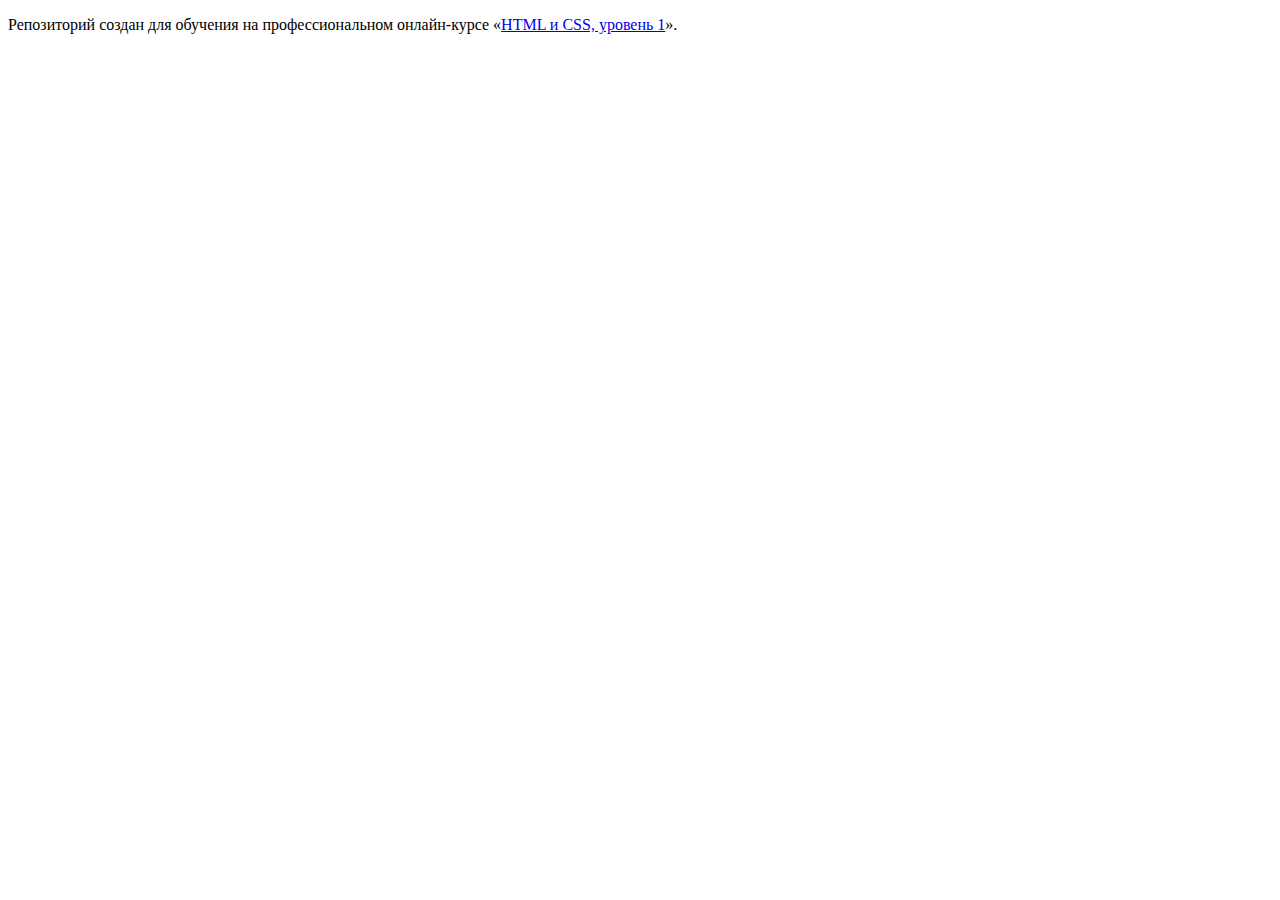
==== index.html @ 44201edb ":hatching_chick:" ====
<!DOCTYPE html>
<html lang="ru">
  <head>
    <meta charset="utf-8">
    <title>HTML Academy: Глейси</title>
  </head>
  <body>

    <p>Репозиторий создан для обучения на профессиональном онлайн‑курсе «<a href="https://htmlacademy.ru/intensive/htmlcss">HTML и CSS, уровень 1</a>».</p>

  </body>
</html>
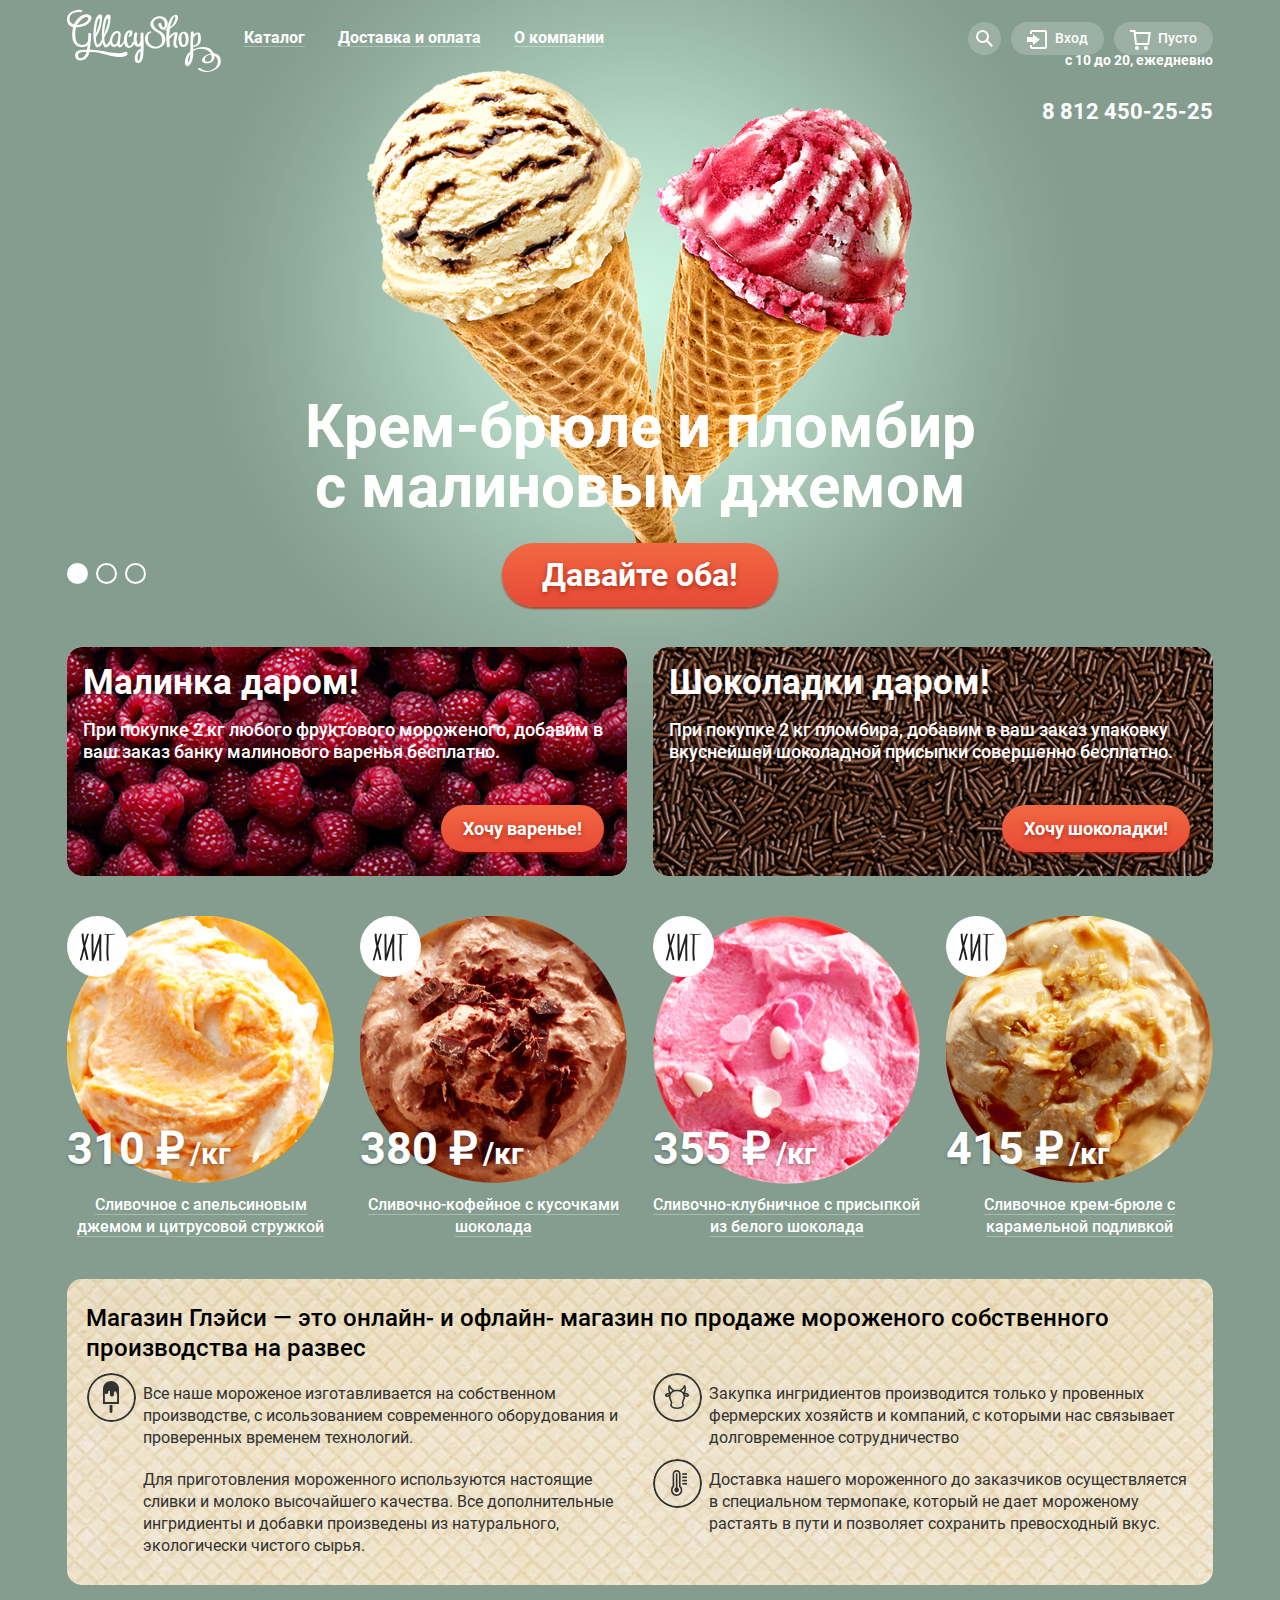
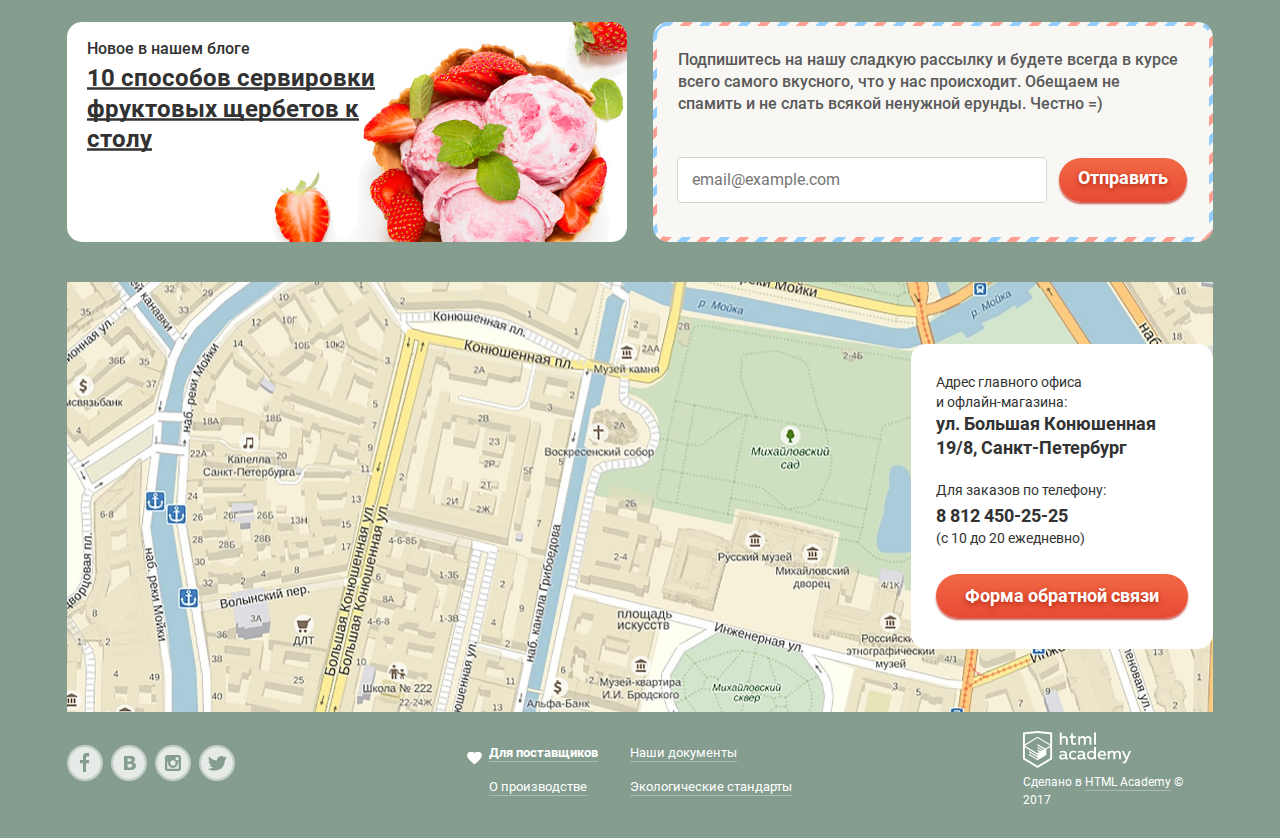
==== commit 3a7c4d35: "progress" ====
--- a/index.html
+++ b/index.html
@@ -2,11 +2,347 @@
 <html lang="ru">
   <head>
     <meta charset="utf-8">
-    <title>HTML Academy: Глейси</title>
+    <title>Gllacy Shop</title>
+    <meta name="viewport" content="width=device-width, initial-scale=1.0">
+    <meta name="description" content="Магазин мороженого">
+    <link href="css/normalize.min.css" rel="stylesheet">
+    <link href="css/stylesheet.min.css" rel="stylesheet">
+
+    <link rel="shortcut icon" href="favicon.ico"/>
   </head>
   <body>
 
-    <p>Репозиторий создан для обучения на профессиональном онлайн‑курсе «<a href="https://htmlacademy.ru/intensive/htmlcss">HTML и CSS, уровень 1</a>».</p>
-
+    <input class="visually-hidden" type="radio" id="product-1" name="toggle" checked>
+    <input class="visually-hidden" type="radio" id="product-2" name="toggle">
+    <input class="visually-hidden" type="radio" id="product-3" name="toggle">
+
+    <div class="site-wrapper">
+
+      <header class="page-header">
+        <h1 class="visually-hidden">Магазин мороженого Глейси</h1>
+        <a class="page-header-logo"><img src="img/index-logo.svg" width="154" height="64" alt="Логотип Gllacy Shop"></a>
+
+        <nav class="main-nav">
+
+          <ul class="site-nav">
+            <li class="site-nav-item"><a class="site-nav-link" href="#">Каталог</a>
+
+              <ul class="catalogmenu">
+                <li><a class="catalogmenu-link catalogmenu-link-new" href="#">Новинки</a></li>
+                <li><a class="catalogmenu-link" href="gllacy-catalog.html">Сливочное</a></li>
+                <li><a class="catalogmenu-link" href="#">Щербеты</a></li>
+                <li><a class="catalogmenu-link" href="#">Фруктовый лед</a></li>
+                <li><a class="catalogmenu-link" href="#">Мелорин</a></li>
+              </ul>
+
+            </li>
+
+            <li class="site-nav-item"><a class="site-nav-link" href="#">Доставка и оплата</a></li>
+            <li class="site-nav-item"><a class="site-nav-link" href="#">О компании</a></li>
+          </ul>
+        </nav>
+
+        <ul class="user-nav">
+
+          <li class="user-item">
+            <a class="user-link user-link-search" href="" aria-label="Поиск">
+              <svg class="user-link-pic" viewBox="0 0 17 17" width="17" height="17" >
+                <path d="M16.958 15.527L11.75 10.32A6.455 6.455 0 0 0 13 6.5 6.5 6.5 0 1 0 6.5 13a6.465 6.465 0 0 0 3.839-1.263l5.205 5.204 1.414-1.414zM6.5 11C4.019 11 2 8.981 2 6.5S4.019 2 6.5 2 11 4.019 11 6.5 8.981 11 6.5 11z"/>
+              </svg>
+            </a>
+
+            <div class="user-search">
+              <form class="search-form" action="#" method="get">
+                <div>
+                  <label class="visually-hidden" for="search-box">Что ищем</label>
+                  <input class="search-input field" id="search-box" type="search" name="search" autocomplete="off" placeholder="Крем-брюле">
+                </div>
+              </form>
+            </div>
+          </li>
+
+          <li class="user-item">
+            <a class="user-link user-link-login" href="" aria-label="Вызвать форму входа в личный кабинет">
+              <svg class="user-link-pic" width="21" height="19" viewBox="0 0 21 19">
+                <g><path d="M6 14.875L12.917 9.5 6 4.125v2.917H-.042v4.917H6z"/><path d="M18 0H5C3.9 0 3 .9 3 2v2h2V2h13v15H5v-2H3v2c0 1.1.9 2 2 2h13c1.1 0 2-.9 2-2V2c0-1.1-.9-2-2-2z"/></g>
+              </svg>
+              <span>Вход</span>
+            </a>
+
+            <div class="user-login">
+              <form class="login-form" action="#" method="post">
+                <div class="login-inner">
+                  <label class="visually-hidden" for="user-login">Электронная почта</label>
+                  <input class="login-item field" id="user-login" type="email" name="email" autocomplete="off" placeholder="email@example.com">
+                </div>
+                <div class="login-inner">
+                  <label class="visually-hidden" for="user-password">Пароль</label>
+                  <input class="login-item field" id="user-password" type="password" name="password" autocomplete="off" placeholder="• • • • • • • • ">
+                </div>
+                <div class="login-wrap">
+                  <button class="button button-login" type="submit" aria-label="Кнопка входа в личный кабинет">Войти</button>
+                  <div class="login-box">
+                    <a class="login-link password" href="#">Забыли пароль?</a>
+                    <a class="login-link" href="#">Новая регистрация</a>
+                  </div>
+                </div>
+              </form>
+            </div>
+          </li>
+
+          <li class="user-item">
+            <a class="user-link user-link-basket" href="" aria-label="Корзина">
+              <svg class="user-link-pic" width="21" height="20" viewBox="0 0 21 20">
+                <g><path d="M5.657 2.031L5.422 0H0v2h3.64l1.5 13h13.988l1.699-12.969H5.657zM17.372 13H6.922L5.888 4.031h12.66L17.372 13z"/><circle cx="6.984" cy="18" r="2"/><circle cx="15.984" cy="18" r="2"/></g>
+              </svg>
+              <span>Пусто</span>
+            </a>
+          </li>
+        </ul>
+
+        <div class="page-header-workhours">
+          <h2 class="visually-hidden">Расписание работы и телефон</h2>
+          <span class="workhours">c 10 до 20, ежедневно</span><br>
+          <div><a class="tel" href="tel:88124502525">8 812 450-25-25</a></div>
+        </div>
+      </header>
+
+        <main class="main-container">
+
+          <div class="centreur-container">
+
+            <section class="slider">
+              <div class="slider-controls">
+                <label for="product-1">Первый</label>
+                <label for="product-2">Второй</label>
+                <label for="product-3">Третий</label>
+              </div>
+              <ul class="slider-list">
+                <li class="slider-item slide" id="slide1">
+                  <h3 class="slide-title">
+                    Крем-брюле и пломбир с малиновым джемом
+                  </h3>
+                  <a class="button slide-button" href="#">Давайте оба!</a>
+                </li>
+                <li class="slider-item slide" id="slide2">
+                  <h3 class="slide-title">
+                    Шоколадный пломбир и лимонный сорбет
+                  </h3>
+                  <a class="button slide-button" href="#">Давайте оба!</a>
+                </li>
+                <li class="slider-item slide" id="slide3">
+                  <h3 class="slide-title">
+                    Пломбир с помадкой и клубничный щербет
+                  </h3>
+                  <a class="button slide-button" href="#">Давайте оба!</a>
+                </li>
+              </ul>
+            </section>
+
+            <section class="promo">
+              <div class="col-6">
+                <div class="promo-item raspberry">
+                <h2 class="promo-title">Малинка даром!</h2>
+                <p class="promo-conditions">При покупке 2 кг любого фруктового мороженого, добавим в ваш заказ банку малинового варенья бесплатно.</p>
+                <a class="button promo-button" href="" aria-label="Посмотреть условия акции про малиновое варенье">Хочу варенье!</a>
+                </div>
+              </div>
+
+              <div class="col-6">
+                <div class="promo-item choco">
+                <h2 class="promo-title">Шоколадки даром!</h2>
+                <p class="promo-conditions">При покупке 2 кг пломбира, добавим в ваш заказ упаковку вкуснейшей шоколадной присыпки совершенно бесплатно.</p>
+                <a class="button promo-button" href="" aria-label="Посмотреть условия акции про шоколадную присыпку">Хочу шоколадки!</a>
+                </div>
+              </div>
+            </section>
+
+            <section class="anons-catalog">
+              <h2 class="visually-hidden">Популярное сливочное мороженое</h2>
+              <div class="catalog-list">
+
+                <article class="catalog-item">
+                  <h3 class="visually-hidden">Карточка товара</h3>
+                  <div class="card">
+                    <div class="card-pic popular"><img src="img/1.png" width="267" height="267" alt="Сливочное с апельсиновым джемом и цитрусовой стружкой"></div>
+                    <div class="card-inner">
+                      <span class="card-item">310 ₽</span>
+                      <span class="card-unit">/кг</span>
+                    </div>
+                    <a class="product-link" href="#">Сливочное с апельсиновым джемом и цитрусовой стружкой</a>
+                  </div>
+                  <div class="mask"><a class="button button-fast-view" href="" aria-label="Просмотр товара">Быстрый просмотр</a></div>
+                </article>
+
+                <article class="catalog-item">
+                  <h3 class="visually-hidden">Карточка товара</h3>
+                  <div class="card">
+                    <div class="card-pic popular"><img src="img/2.png" width="267" height="267" alt="Сливочно-кофейное с кусочками шоколада"></div>
+                    <div class="card-inner">
+                      <span class="card-item">380 ₽</span>
+                      <span class="card-unit">/кг</span>
+                    </div>
+                    <a class="product-link" href="#">Сливочно-кофейное с кусочками шоколада</a>
+                  </div>
+                  <div class="mask"><a class="button button-fast-view" href="" aria-label="Просмотр товара">Быстрый просмотр</a></div>
+                </article>
+
+                <article class="catalog-item">
+                  <h3 class="visually-hidden">Карточка товара</h3>
+                  <div class="card">
+                    <div class="card-pic popular"><img src="img/3.png" width="267" height="267" alt="Сливочно-клубничное с присыпкой из белого шоколада"></div>
+                    <div class="card-inner">
+                      <span class="card-item">355 ₽</span>
+                      <span class="card-unit">/кг</span>
+                    </div>
+                    <a class="product-link" href="#">Сливочно-клубничное с присыпкой из белого шоколада</a>
+                  </div>
+                  <div class="mask"><a class="button button-fast-view" href="" aria-label="Просмотр товара">Быстрый просмотр</a></div>
+                </article>
+
+                <article class="catalog-item">
+                  <h3 class="visually-hidden">Карточка товара</h3>
+                  <div class="card">
+                    <div class="card-pic popular"><img src="img/4.png" width="267" height="267" alt="Сливочное крем-брюле с карамельной подливкой"></div>
+                    <div class="card-inner">
+                      <span class="card-item">415 ₽</span>
+                      <span class="card-unit">/кг</span>
+                    </div>
+                    <a class="product-link" href="#">Сливочное крем-брюле с карамельной подливкой</a>
+                  </div>
+                  <div class="mask"><a class="button button-fast-view" href="" aria-label="Просмотр товара">Быстрый просмотр</a></div>
+                </article>
+
+              </div>
+            </section>
+
+            <section class="features">
+              <p class="features-title">Магазин Глэйси — это онлайн- и офлайн- магазин по продаже мороженого собственного производства на развес</p>
+              <h2 class="visually-hidden">Преимущества</h2>
+              <ul class="features-list">
+                <li class="features-item features-item-icecream">
+                  <p class="features-content">Все наше мороженое изготавливается на собственном производстве, с исользованием современного оборудования и проверенных временем технологий.</p>
+                </li>
+                <li class="features-item features-item-cow">
+                  <p class="features-content">Закупка ингридиентов производится только у провенных фермерских хозяйств и компаний, с которыми нас связывает долговременное сотрудничество</p>
+                </li>
+                <li class="features-item features-item-leaf">
+                  <p class="features-content">Для приготовления мороженного используются настоящие сливки и молоко высочайшего качества. Все дополнительные ингридиенты и добавки произведены из натурального, экологически чистого сырья.</p>
+                </li>
+                <li class="features-item features-item-thermometer">
+                  <p class="features-content">Доставка нашего мороженного до заказчиков осуществляется в специальном термопаке, который не дает мороженому растаять в пути и позволяет сохранить превосходный вкус.</p>
+                </li>
+
+              </ul>
+            </section>
+
+            <div class="index-columns">
+              <div class="col-6">
+              <article class="announcement">
+                <h2 class="visually-hidden">Анонс статей</h2>
+                <p class="announcement-title">Новое в нашем блоге</p>
+                <h3 class="announcement-item"><a class="announcement-link" href="blog/news1.html">10 способов сервировки фруктовых щербетов к столу</a></h3>
+              </article>
+              </div>
+
+              <div class="col-6">
+                <div class= "strips">
+                  <section class="subscription">
+                    <h2 class="visually-hidden">Подписка</h2>
+                    <p class="subscription-info">Подпишитесь на нашу сладкую рассылку и будете всегда в курсе всего самого вкусного, что у нас происходит. Обещаем не спамить и не слать всякой ненужной ерунды. Честно =)</p>
+                    <form class="subscription-form" action="#" method="post">
+                    <p class="subscription-item">
+                      <label class="visually-hidden" for="subscription-mail">Электронная почта</label>
+                      <input class="subscription-mail field" id="subscription-mail" type="email" name="mail" placeholder="email@example.com">
+                    </p>
+                      <button class="button subscription-button" type="submit" aria-label="Отправить свой mail для рассылки">Отправить</button>
+                    </form>
+                  </section>
+                </div><!--class="strips"-->
+              </div><!--class="col-6"-->
+            </div>
+
+          </div><!--class="centreur-container"-->
+
+          <section class="map">
+            <h2 class="visually-hidden">Как до нас добраться</h2>
+            <div class="contacts">
+              <div class="contacts__box">
+                <p class="contacts__item1">Адрес главного офиса и офлайн-магазина:</p>
+                <p class="contacts__address">ул. Большая Конюшенная 19/8, Санкт-Петербург</p>
+                <p class="contacts__item2">Для заказов по телефону:</p>
+                <a class="contacts__tel" href="tel:88124502525">8 812 450-25-25</a>
+                <p>(c 10 до 20 ежедневно)</p>
+                <div><a class="button contacts-button" href="form.html">Форма обратной связи</a></div>
+              </div>
+            </div>
+          </section>
+
+        </main> <!--class="main-container"-->
+
+        <footer class="page-footer">
+
+          <ul class="social">
+            <li class="social-item">
+              <a class="social-button fb" href="#" aria-label="Мы в Фейсбук">
+                <svg width="32" height="32" viewBox="0 0 32 32"><path fill="#ffffff" d="M16 0C7.164 0 0 7.163 0 16s7.164 16 16 16c8.837 0 16-7.164 16-16S24.837 0 16 0zm4.062 9.455h-3.021v3.444h3.021v3.445h-3.021v8.61H14.02v-8.61H11v-3.445h3.021V9.455c0-1.902 1.353-3.445 3.021-3.445h3.021v3.445z"/></svg>
+              </a>
+            </li>
+            <li class="social-item">
+              <a class="social-button vk" href="#" aria-label="Мы во Вконтакте">
+                <svg width="32" height="32" viewBox="0 0 32 32"><g fill="#ffffff"><path d="M16.637 14.495c.402-.019.719-.082.951-.188.326-.145.54-.33.641-.559.101-.229.15-.496.15-.797 0-.232-.058-.465-.174-.697-.116-.232-.322-.405-.617-.517-.264-.1-.592-.155-.984-.165-.392-.009-.943-.014-1.652-.014h-.339v2.965h.565c.571 0 1.057-.009 1.459-.028zM18.118 17.084c-.282-.081-.672-.125-1.166-.132-.494-.006-1.012-.009-1.55-.009h-.79v3.493h.264c1.014 0 1.74-.003 2.18-.009.438-.007.843-.088 1.212-.245.377-.157.633-.364.774-.625s.214-.562.214-.9c0-.446-.088-.788-.261-1.03-.17-.241-.464-.423-.877-.543z"/><path d="M16 0C7.164 0 0 7.164 0 16c0 8.837 7.164 16 16 16 8.837 0 16-7.163 16-16 0-8.836-7.163-16-16-16zm6.602 20.531c-.273.533-.646.976-1.124 1.327-.552.415-1.161.71-1.823.886s-1.501.264-2.519.264h-6.121V8.987h5.443c1.13 0 1.957.038 2.48.113.524.076 1.045.242 1.561.5.533.27.929.632 1.189 1.087.26.455.392.975.392 1.558 0 .678-.179 1.278-.536 1.795-.358.518-.863.92-1.517 1.208v.075c.917.182 1.642.559 2.179 1.13.537.571.807 1.325.807 2.261 0 .678-.138 1.283-.411 1.817z"/></g></svg>
+              </a>
+            </li>
+            <li class="social-item">
+              <a class="social-button instagram" href="#" aria-label="Мы в Инстаграм">
+                <svg width="32" height="32" viewBox="0 0 32 32"><g fill="#ffffff"><path d="M20.916 16c0 2.728-2.211 4.938-4.938 4.938s-4.939-2.21-4.939-4.938c0-.394.051-.773.138-1.14h-.897v6.838h11.396V14.86h-.897c.086.367.137.746.137 1.14z"/><path d="M15.978 18.659c1.466 0 2.659-1.193 2.659-2.659s-1.193-2.659-2.659-2.659c-1.466 0-2.659 1.193-2.659 2.659s1.192 2.659 2.659 2.659zM18.637 10.302h3.039v3.039h-3.039z"/><path d="M16 0C7.164 0 0 7.164 0 16c0 8.837 7.164 16 16 16 8.837 0 16-7.163 16-16 0-8.836-7.163-16-16-16zm7.955 21.698c0 1.254-1.025 2.279-2.279 2.279H10.279C9.026 23.978 8 22.952 8 21.698V10.302c0-1.253 1.026-2.279 2.279-2.279h11.396c1.254 0 2.279 1.026 2.279 2.279v11.396z"/></g></svg>
+              </a>
+            </li>
+            <li class="social-item">
+              <a class="social-button twitter" href="#" aria-label="Мы в Твиттер">
+                <svg width="32" height="32" viewBox="0 0 32 32"><path fill="#ffffff" d="M16 0C7.164 0 0 7.164 0 16c0 8.837 7.164 16 16 16 8.837 0 16-7.163 16-16 0-8.836-7.163-16-16-16zm7.944 12.809c-.251 6.516-3.463 10.832-10.992 10.702h-.486c-.447 0-4.543-.443-5.344-1.823 2.479.19 4.247-.406 5.12-1.136-1.048-.289-2.923-.461-3.251-2.848.384.104.618.221 1.299.113-1.307-.824-2.758-1.519-2.679-3.643.311.317 1.164.518 1.46.457-.768-.233-2.149-3.244-.974-4.781 1.984 1.79 4.075 3.482 7.804 3.643.227-2.214 1.24-3.699 3.168-4.325 1.84-.479 3.255.26 3.901 1.138.737-.224 1.453-.466 2.193-.685-.004.833-.569 1.463-.935 1.709.747.165 1.423-.475 1.423-.475-.184.963-1.094 1.725-1.707 1.954z"/></svg>
+              </a>
+            </li>
+          </ul>
+
+          <ul class="footermenu">
+            <li class="footermenu-item current"><a class="footermenu-link" href="#">Для поставщиков</a></li>
+            <li class="footermenu-item"><a class="footermenu-link" href="#">Наши документы</a></li>
+            <li class="footermenu-item"><a class="footermenu-link" href="#">О производстве</a></li>
+            <li class="footermenu-item"><a class="footermenu-link" href="#">Экологические стандарты</a></li>
+          </ul>
+
+          <div class="copyright">
+            <p class="copyright-inner">
+              <a href="https://htmlacademy.ru/intensive/htmlcss"><img src="img/logo-htmlacademy-small.svg" width="108" height="39" alt="Логотип HTML Academy"></a>
+              <span>Сделано в <a class="htmlacademy" href="https://htmlacademy.ru/intensive/htmlcss">HTML Academy</a> © 2017</span>
+            </p>
+          </div>
+
+        </footer>
+
+        <section class="modal">
+          <h2 class="visually-hidden">Форма обратной связи</h2>
+          <form class="feedback" method="post" action="https://echo.htmlacademy.ru">
+            <p class="feedback-title">Мы обязательно вам ответим!</p>
+            <div class="feedback-item">
+              <label class="visually-hidden" for="user-name">Имя Фамилия</label>
+              <input class="feedback-input field" id="user-name" type="text" name="feedback-name" placeholder="Имя Фамилия">
+            </div>
+            <div class="feedback-item">
+              <label class="visually-hidden" for="user-mail">Ваша почта для ответа</label>
+              <input class="feedback-input field" id="user-mail" type="email" name="feedback-mail" placeholder="email@example.com">
+            </div>
+            <textarea class="feedback-text field" name="feedback-comment" placeholder="В свободной форме"></textarea>
+            <button class="feedback-button button" type="submit" aria-label="Отправить свой комментарий о нашей работе">Отправить</button>
+            <button class="feedback-close" type="button" aria-label="Закрыть форму"></button>
+          </form>
+
+        </section>
+
+    </div><!--class="site-wrapper"-->
+
+    <script src="https://api-maps.yandex.ru/2.1/?lang=ru_RU&amp;"></script>
+    <script src="js/js-file.min.js"></script>
   </body>
 </html>
--- a/css/stylesheet.min.css
+++ b/css/stylesheet.min.css
@@ -0,0 +1 @@
+@keyframes bounce{0%{transform:translateY(-2000px)}70%{transform:translateY(30px)}90%{transform:translateY(-10px)}to{transform:translateY(0)}}@keyframes shake{0%,to{transform:translateX(0)}10%,30%,50%,70%,90%{transform:translateX(-10px)}20%,40%,60%,80%{transform:translateX(10px)}}@font-face{font-family:'Roboto';font-style:normal;font-weight:400;font-display:swap;src:url(../fonts/roboto-v20-latin_cyrillic-regular.woff2) format("woff2");src:url(../fonts/roboto-v20-latin_cyrillic-regular.woff) format("woff")}@font-face{font-family:'Roboto';font-style:normal;font-weight:500;font-display:swap;src:url(../fonts/roboto-v20-latin_cyrillic-500.woff2) format("woff2");src:url(../fonts/roboto-v20-latin_cyrillic-500.woff) format("woff")}@font-face{font-family:'Roboto';font-style:normal;font-weight:700;font-display:swap;src:url(../fonts/roboto-v20-latin_cyrillic-700.woff2) format("woff2");src:url(../fonts/roboto-v20-latin_cyrillic-700.woff) format("woff")}body,html{min-width:100%;min-height:100%;background-color:#849d8f}html{box-sizing:border-box}body{margin:0;padding:0;font-family:"Roboto","Arial",sans-serif;font-size:16px;line-height:calc(22/16);font-weight:400;color:#fff}*,::after,::before{box-sizing:inherit}.visually-hidden:not(:focus):not(:active){position:absolute;width:1px;height:1px;margin:-1px;border:0;padding:0;white-space:nowrap;clip-path:inset(100%);clip:rect(0 0 0 0);overflow:hidden}img{max-width:100%;height:auto}.field,a{transition:all .3s ease}a{color:#fff;text-decoration:underline}.field{padding:9px 14px;background-color:#fff;border:0;border-radius:4px;box-shadow:0 0 0 1px #d3d3d2;font-weight:700;color:#323232}.field:placeholder-shown{font-weight:400;color:#999}.field:hover{box-shadow:0 0 0 2px rgba(154,154,154,.52)}.field:focus{box-shadow:0 0 0 2px rgba(46,136,228,.52)}.field:invalid{box-shadow:0 0 0 2px #ff8282}.button,.slider-controls label{display:inline-block;vertical-align:top;cursor:pointer}.button{padding:12px 22px;font-weight:700;font-size:32px;line-height:calc (44/32);text-align:center;color:#fff;text-decoration:none;text-shadow:0 2px 5px rgba(160,32,11,.76);background:#f26843;background:linear-gradient(to bottom,#f26843 0,#e74a35 100%);border-radius:50px;box-shadow:0 2px 2px rgba(172,16,0,.64);border:0}.button:hover{background:linear-gradient(to bottom,#f58669 0,#ec6f5e 100%);box-shadow:0 2px 2px #ac1000}.button:active{background:linear-gradient(to bottom,#d84732 0,#e1613e 100%);box-shadow:inset 0 2px 2px #ac1000}.site-wrapper{min-width:100%;background-image:url(../img/slide1.png);background-color:#849d8f;background-repeat:no-repeat;background-position:top center;background-size:contain;transition:background-image .5s ease,background-color .5s ease;min-height:100vh}.site-wrapper::after,.site-wrapper::before{content:"";visibility:hidden;background-image:url(../img/slide2.png);background-color:#8996a6;background-size:contain}.site-wrapper::after{background-image:url(../img/slide3.png);background-color:#9d8b84}.visually-hidden{position:absolute;width:1px;height:1px;clip:rect(0,0,0,0)}.centreur-container{width:1146px;margin:0 auto}.slider{color:#fff;padding-top:327px;text-align:center;position:relative}.slider-list{margin:0;padding:0;list-style:none}.slide{display:none}.slide-title{width:700px;margin:0 auto 26px;font-size:60px;line-height:1;font-weight:700}.slide-button{padding:10px 40px}.slider-controls{position:absolute;bottom:23px;left:0;z-index:20;font-size:0}.slider-controls label{width:21px;height:21px;margin-right:8px;background-color:transparent;border:2px solid #fff;border-radius:50%}.slider-controls label:focus,.slider-controls label:hover{background-color:rgba(248,247,244,.5)}#product-1:checked~.site-wrapper{background-color:#849d8f;background-image:url(../img/slide1.png);background-size:69%}#product-2:checked~.site-wrapper{background-color:#8996a6;background-image:url(../img/slide2.png);background-size:69%}#product-3:checked~.site-wrapper{background-color:#9d8b84;background-image:url(../img/slide3.png);background-size:69%}#product-1:checked~.site-wrapper #slide1,#product-2:checked~.site-wrapper #slide2,#product-3:checked~.site-wrapper #slide3{display:block}#product-1:checked~.site-wrapper label[for=product-1],#product-2:checked~.site-wrapper label[for=product-2],#product-3:checked~.site-wrapper label[for=product-3]{background-color:#fff}.page-header{position:relative;display:grid;grid-template-columns:154px auto 300px;grid-template-rows:64px;align-items:center;padding-bottom:0;padding-top:6px;margin:0 auto;width:1146px;z-index:2}.page-header-catalog{margin-bottom:22px}.page-header-logo{height:64px;padding-top:3px}.main-nav{padding-left:9px}.site-nav{display:flex;min-width:500px;height:33px;list-style:none;margin:0;padding:0;flex-wrap:wrap}.site-nav-item{position:relative;padding-bottom:5px;height:38px;margin-right:5px}.site-nav-item:active .catalogmenu,.site-nav-item:focus .catalogmenu,.site-nav-item:hover .catalogmenu{display:block}.site-nav-link{font-size:16px;line-height:calc(18/16);font-weight:700;color:#fff;background-color:transparent;height:33px;border-radius:50px;padding:7px 14px;display:block;text-decoration:none;position:relative}.site-nav-link::after{position:absolute;content:"";left:14px;right:14px;bottom:8px;width:calc (100%-28px);height:1px;background-color:rgba(255,255,255,.3);z-index:-1}.site-nav-link-current{background-color:#d07058}.site-nav-link:focus,.site-nav-link:hover,.user-link:focus,.user-link:hover{color:#323232;background-color:#fff}.site-nav-link:active{background-color:#ededed;box-shadow:inset 0 2px 1px 0 #696969;border:0}.catalogmenu{min-width:143px;box-shadow:0 20px 20px 0 rgba(0,0,0,.4);overflow:hidden;border-radius:5px;position:absolute;top:100%;left:-7px;display:none;padding:0;list-style:none;margin:0}.catalogmenu-link{font-size:14px;line-height:calc(16/14);color:#323232;display:block;padding:9px 20px;border:0;background-color:#f8f7f4;text-decoration:none}.catalogmenu-link-new{padding:10px 20px;position:relative;font-weight:700}.catalogmenu-link-new::after{content:"";position:absolute;top:36px;left:6px;width:128px;height:1px;background-color:rgba(0,0,0,.4)}.catalogmenu-link:focus,.catalogmenu-link:hover{color:#323232;background-color:#fbded8}.catalogmenu-link:active{background-color:#f6b5a5}.catalogmenu-link-current{color:#fff;background-color:#d07058}.user-nav{list-style:none;display:flex;min-width:270px;height:33px;margin-left:auto;margin-right:0;padding:0;justify-content:flex-end;flex-wrap:wrap;z-index:2}.user-item{position:relative;padding-bottom:5px}.user-item .basket,.user-item .user-login,.user-item .user-search{position:absolute;right:0;top:100%}.user-item:not(:first-child){margin-left:10px}.user-item:hover .user-login,.user-item:hover .user-search{display:block}.user-item:hover .basket,.user-link{display:flex}.user-link{font-size:14px;line-height:calc(16/14);font-weight:500;background-color:rgb(255,255,255,.2);height:33px;border-radius:50px;padding:8px 16px;text-decoration:none}.user-link-pic{fill:currentColor;margin-right:7px}.user-link-search{display:flex;justify-content:center;align-items:center;width:33px;height:33px;padding:0 0 0 6px;font-size:0;text-decoration:none;border-radius:50%;background-color:rgb(255,255,255,.2)}.user-link-basketfull{font-size:14px;line-height:calc(16/14);font-weight:500;color:#323232;background-color:#fff}.user-search{padding:20px 16px;min-width:341px;background-color:#f8f7f4;box-shadow:0 20px 20px 0 rgba(0,0,0,.4);border-radius:5px;display:none}.search-input{font-size:14px;line-height:calc(24/14);display:flex;flex-wrap:wrap;width:100%;height:44px;margin:auto}.user-login{min-height:214px;width:277px;background-color:#f8f7f4;box-shadow:0 20px 20px 0 rgba(0,0,0,.4);border-radius:5px;padding:20px 18px 20px 20px;display:none}.login-inner{margin-bottom:20px}.login-item{font-size:14px;line-height:calc(24/14);width:238px;min-height:44px}.login-wrap{display:flex;flex-wrap:wrap;justify-content:space-between;min-height:44px}.login-box{display:flex;flex-direction:column}.login-link{display:block;font-size:13px;line-height:calc(17/13);font-weight:400;color:#323232;padding:0;text-decoration:none;border-bottom:solid 1px rgba(50,50,50,.3)}.password{width:103px;margin-top:2px;margin-bottom:3px}.login-link:hover{color:#e84d37;border-bottom:solid 1px rgba(232,77,55,.3)}.button-login{height:44px;padding:0 25px;font-size:18px;line-height:calc(24/18);font-weight:700;margin-right:0}.basket{background-color:#f8f7f4;border-radius:5px;box-shadow:0 20px 20px 0 rgba(0,0,0,.4);width:540px;min-height:240px;padding:20px 15px;font-size:13px;line-height:calc(16/13);font-weight:400;color:#323232;display:flex;flex-direction:column;display:none}.basket-price{color:#999}.basket-line{display:flex;flex-wrap:wrap;min-height:33px;margin-bottom:13px;margin-top:7px}.button-delete{border:0;background-color:#f8f7f4;cursor:pointer}.basket-delete{position:relative;margin-right:9px}.button-delete::after,.button-delete::before{content:"";position:absolute;top:7px;left:2px;width:15px;height:1.5px;background-color:rgba(50,50,50,.8)}.button-delete::before{transform:rotate(45deg)}.button-delete::after{transform:rotate(-45deg)}.basket-pic{margin-right:14px;margin-top:-7px}.basket-item:not(:last-child){margin-right:27px}.basket-total{font-size:15px;font-weight:700;line-height:calc(18/15);display:flex;justify-content:flex-end;padding:14px 0;border-top:solid 1px #cacac7;margin-top:3px}.basket-product{width:218px;margin-right:28px}.button-basket{font-size:18px;line-height:calc(24/18);font-weight:700;padding:10px 15px;margin:auto 0 0 auto}.page-header-workhours{text-align:right;position:absolute;bottom:-55px;right:0;display:flex;flex-direction:column}.workhours{font-size:14px;line-height:calc(16/14);font-weight:700;margin-bottom:10px}.tel{font-size:22px;line-height:calc(24/22);font-weight:700;text-decoration:none}.main-container{width:100%}.promo{display:flex;flex-wrap:wrap;margin-left:-13px;margin-right:-13px}.col-6{flex:0 0 50%;max-width:50%;padding-left:13px;padding-right:13px}.promo-title{font-size:35px;line-height:calc(41/35);font-weight:700;margin:0 0 16px}.promo-item{background-size:cover;min-height:229px;padding:15px 23px 24px 16px;border-radius:15px;display:flex;flex-wrap:wrap;flex-direction:column}.raspberry{background-color:#810e25;background-image:url(../img/background-raspberry.jpg)}.choco{background-color:#3b281f;background-image:url(../img/background-choco.jpg)}.promo-button,.promo-conditions{font-size:18px;line-height:calc(22/18);font-weight:500;margin:0}.promo-button{padding-top:12px;padding-bottom:11px;font-weight:700;line-height:calc(24/18);margin:auto 0 0 auto}.index-columns{display:flex;flex-wrap:wrap}.anons-catalog,.catalog,.index-columns{margin-left:-13px;margin-right:-13px}.catalog{margin-bottom:29px}.catalog-list{display:flex;flex-wrap:wrap;list-style:none;margin:0;padding:0}.catalog-item{flex:0 0 25%;max-width:25%;padding-left:13px;padding-right:13px;position:relative;margin-bottom:28px}.card{text-align:center;border-radius:5px;padding:5px 0;position:relative}.popular::before{content:"";position:absolute;top:5px;left:0;width:61px;height:61px;background-image:url(../img/hit.svg);background-color:#fff;border-radius:50%;background-repeat:no-repeat}.card-inner{position:absolute;top:215px;text-shadow:0 1px 3px rgba(49,50,53,.5)}.card-item{font-size:45px;line-height:1;font-weight:700;margin-right:3px}.card-unit{font-size:30px;line-height:calc(30/45);font-weight:700;margin-left:-2px}.card-pic{margin-bottom:11px;width:267px;height:267px}.product-link{font-weight:500;text-align:center;border-bottom:solid 1px rgba(255,255,255,.3);text-decoration:none;transition:all .3s ease}.product-link:active,.product-link:focus,.product-link:hover{color:#ffbc9e;border-bottom:solid 1px rgba(255,188,158,.3);font-weight:500}.mask{box-sizing:content-box;position:absolute;top:-5px;left:0;z-index:10;display:none;width:265px;height:100%;padding:5px 15px 70px;background-color:rgba(248,247,244,.2);border-radius:5px;box-shadow:0 20px 20px rgba(0,0,0,.08)}.catalog-item:hover .card{z-index:15}.card:hover .button-fast-view,.catalog-item:hover .card::before,.catalog-item:hover .mask{display:block}.button-fast-view{width:180px;padding:10px;font-size:18px;line-height:calc(24/18);font-weight:700;margin-top:11px;position:absolute;top:330px;left:50%;transform:translateX(-50%);z-index:2}.features{background-color:#e9dcc2;background-image:url(../img/background-features.jpg);background-size:cover;min-height:306px;border-radius:15px}.features-title{font-size:24px;line-height:calc(30/24);font-weight:500;color:#000;padding-top:24px;padding-left:19px;margin:0 0 10px}.features-list{display:flex;flex-wrap:wrap;list-style:none;margin:0;padding:0}.features-item{line-height:calc(22/16);color:#323232;position:relative;flex:0 0 50%;max-width:50%;padding-left:76px;padding-right:15px}.features-item:nth-child(even){margin-left:-7px}.features-item::before{content:"";position:absolute;top:0;left:20px;width:49px;height:49px;background-repeat:no-repeat;border-radius:50%}.features-item-icecream::before{background-image:url(../img/features-item-icecream.svg)}.features-item-cow::before{background-image:url(../img/features-item-cow.svg)}.features-item-leaf::before{background-image:url(../img/features-item-leaf.svg)}.features-item-thermometer::before{background-image:url(../img/features-item-thermometer.svg)}.features-content{margin-top:10px;margin-bottom:10px;padding:0}.announcement{background-color:#fff;background-image:url(../img/background-announcement.jpg);background-size:cover;background-repeat:repeat;min-height:220px;border-radius:15px;padding:16px 20px}.announcement-title{padding:0;margin:0 0 3px;font-size:16px;line-height:calc(22/16);font-weight:500;color:#323232}.announcement-item{padding:0;margin:0;width:320px;min-height:84px}.announcement-link{font-size:24px;line-height:calc(30/24);font-weight:700;color:#323232;text-decoration:none;background-size:1px 1em;box-shadow:inset 0 -.09em #fff,inset 0 -.2em #323232}.strips{background-color:#5da9db;background-image:url(../img/background-subscription1.svg);background-size:cover;min-height:220px;border-radius:15px;padding:4px}.subscription{background-color:#f8f7f4;min-height:211px;border-radius:10px;padding:23px 22px 35px 21px;display:flex;flex-wrap:wrap;flex-direction:column;justify-content:space-between}.subscription-info{padding:0;margin:0;font-size:16px;line-height:calc(22/16);font-weight:500;color:#5a5a5a}.subscription-form{display:flex;flex-wrap:wrap;justify-content:space-between}.subscription-button{height:44px;padding:10px 19px 15px;font-size:18px;line-height:calc (24/18);margin-left:10px}.subscription-item{margin-top:0;margin-bottom:0}.subscription-mail{font-size:16px;line-height:calc(24/16);min-width:368px;min-height:44px;display:block}.map{height:430px;width:100%;position:relative}.contacts,.map::before{width:1146px;margin:0 auto}.map::before{content:"";position:absolute;top:0;left:0;right:0;height:430px;background-image:url(../img/map.jpg);background-size:contain;background-repeat:no-repeat}.contacts{position:relative}.contacts__box{display:flex;flex-direction:column;height:305px;width:302px;padding:28px 25px;background-color:#fff;border-radius:15px;color:#323232;position:absolute;right:0;top:62px;font-size:14px;line-height:calc(20/14);font-weight:400;z-index:3000}.contacts__box p{margin:0;padding:0}.contacts__item1{width:152px}.contacts__box .contacts__item2{margin-bottom:4px}.contacts__address,.contacts__tel{font-size:18px;line-height:calc(24/18);font-weight:700}.contacts__tel{color:#323232;text-decoration:none}.contacts__box .contacts__address{margin-bottom:20px}.contacts-button{width:100%;padding:10px 22px;font-size:18px;line-height:calc(24/18);font-weight:700;margin-top:26px;margin-bottom:31px}.breadcrumbs-wrap{display:flex;flex-direction:column-reverse}.page-title{font-size:35px;font-weight:700;line-height:calc(41/35);margin:0;padding:0}.breadcrumbs{list-style:none;display:flex;flex-wrap:wrap;margin:0;padding:0}.breadcrumbs-item,.breadcrumbs-link{font-size:14px;line-height:calc(16/14)}.breadcrumbs-item{margin-right:22px;position:relative}.breadcrumbs-link{text-decoration:none}.breadcrumbs li:not(:last-child){border-bottom:solid 1px rgba(255,255,255,.3)}.breadcrumbs li:last-child{cursor:default}.breadcrumbs li:not(:last-child)::after{content:"»";position:absolute;width:8px;height:8px;right:-15px}.breadcrumbs li:not(:last-child):active .breadcrumbs-link,.breadcrumbs li:not(:last-child):focus .breadcrumbs-link,.breadcrumbs li:not(:last-child):hover .breadcrumbs-link{color:#ffbc9e;border-bottom:solid 1px rgba(255,188,158,.3)}.filter-fat,.filter-filler,.filters-line{display:flex;flex-wrap:wrap}.filter-fat,.filter-filler{list-style:none;margin:0;padding:0}.filters{margin-top:-5px}.filter-item{display:flex;flex-direction:column;margin:0 14px 0 0;border:0;padding:0}.filter-title{width:35px;font-size:14px;line-height:calc(16/14);text-align:left;color:#fff;margin-left:17px;margin-bottom:7px;align-items:center}.sort-inner{position:relative}.sort-setup{font-size:16px;font-weight:500;line-height:calc(18/16);color:#fff;display:block;height:37px;width:194px;background-color:rgb(255,255,255,.2);border-radius:50px;border:0;padding-left:12px;padding-right:41px;margin:0;-webkit-appearance:none;-moz-appearance:none;-ms-appearance:none;appearance:none;cursor:pointer}.sort-setup-pic{fill:currentColor;position:absolute;left:170px;top:14px}.sort-inner:hover .sort-setup,.sort-inner:hover .sort-setup-pic{color:#323232}.sort-inner:active .sort-setup,.sort-inner:active .sort-setup-pic{color:#323232;background-color:#fff}.sort-inner .sort-setup-pic:focus,.sort-inner .sort-setup:focus{color:#323232;background-color:#fff}.range-filter{width:220px}.filter-item legend{font-size:14px;line-height:calc (16/14);font-weight:500}.range-controls{position:relative;height:37px;margin-bottom:12px;padding-top:17px;padding-right:22px;padding-left:22px;background-color:rgb(255,255,255,.2);border-radius:50px}.range-controls .scale{height:2px;background-color:rgb(255,255,255,.5)}.range-controls .bar{width:60%;height:2px;background-color:#f8f7f4}.range-controls .toggle{position:absolute;top:7px;left:0;width:21px;height:21px;padding:0;border:8px solid #fff;background-color:#ababab;border-radius:50%;cursor:pointer}.range-controls .toggle-min{left:35px}.range-controls .toggle-max{left:133px}.price-controls,.price-wrap{display:flex;align-items:center}.price-controls{font-size:14px;line-height:calc(16/14);margin-bottom:6px;margin-left:18px;flex-wrap:wrap}.price-wrap{width:40px;margin-left:5px}.input-price{width:25px;padding:0;margin-right:2px;color:#fff;border:0;background-color:#849d8f;-moz-appearance:textfield;appearance:textfield}.max-price{text-align:right}.filter-fat{min-width:425px;height:37px;background-color:rgb(255,255,255,.2);border-radius:50px;padding-left:14px}.field-radio{margin-right:20px}.field-radio-label{font-size:16px;line-height:18/16;color:#fff;cursor:pointer}.field-radio-input{cursor:pointer;margin-right:20px}.field-checkbox-input:checked,.field-checkbox-input:not(:checked),.field-radio-input:checked,.field-radio-input:not(:checked){position:absolute;left:-9999px}.field-radio-input:checked+.field-radio-label,.field-radio-input:not(:checked)+.field-radio-label{display:inline-block;vertical-align:center;position:relative;padding-left:33px;line-height:37px;cursor:pointer}.field-radio-input:checked+.field-radio-label::before,.field-radio-input:not(:checked)+.field-radio-label::before{content:"";position:absolute;left:0;top:7px;width:22px;height:22px;border:3.5px solid rgba(255,255,255,.8);background-color:transparent;border-radius:100%}.field-radio-input:checked:hover+.field-radio-label::before,.field-radio-input:not(:checked):hover+.field-radio-label::before{border:3.5px solid #fff}.field-radio-input:checked:active+.field-radio-label,.field-radio-input:not(:checked):active+.field-radio-label{opacity:.3;transition:none}.field-radio-input:checked:focus+.field-radio-label::before,.field-radio-input:not(:checked):focus+.field-radio-label::before{border:3.5px solid rgba(208,112,88,.8)}.field-radio-input:checked+.field-radio-label::after,.field-radio-input:not(:checked)+.field-radio-label::after{content:"";position:absolute;transition:all .2s ease;left:7px;top:14px;width:8px;height:8px;border-radius:100%;background-color:rgba(255,255,255,.8)}.field-radio-input:checked:hover+.field-radio-label::after,.field-radio-input:not(:checked):hover+.field-radio-label::after{background-color:#fff}.field-radio-input:checked:hover+.field-radio-label::after{opacity:1}.field-radio-input:not(:checked)+.field-radio-label::after{opacity:0}.field-radio-input:checked+.field-radio-label::after{opacity:.8}.field-radio-input:disabled+.field-radio-label::after,.field-radio-input:disabled:hover+.field-radio-label::after{background-color:rgba(255,255,255,.4);cursor:default}.field-radio-input:disabled+.field-radio-label::before,.field-radio-input:disabled:hover+.field-radio-label::before{border:3.5px solid rgba(255,255,255,.4);cursor:default}.field-radio-input:disabled+.field-radio-label{color:rgba(255,255,255,.4);cursor:default}.field-radio-input:disabled:active+.field-radio-label{opacity:1}.filter-filler{min-width:710px;height:37px;background-color:rgb(255,255,255,.2);border-radius:50px;padding-left:17px}.field-checkbox{margin-right:23px}.filter-filler li:last-child{margin-right:18px}.field-checkbox-label{font-size:16px;line-height:18/16;color:#fff;cursor:pointer}.field-checkbox-input{cursor:pointer;margin-right:20px}.field-checkbox-input:checked+.field-checkbox-label,.field-checkbox-input:not(:checked)+.field-checkbox-label{display:inline-block;vertical-align:center;position:relative;padding-left:32px;line-height:37px;cursor:pointer}.field-checkbox-input:checked+.field-checkbox-label::before,.field-checkbox-input:not(:checked)+.field-checkbox-label::before{content:"";position:absolute;left:0;top:9px;width:20px;height:20px;border:2px solid rgba(255,255,255,.8);border-radius:2px;background-color:transparent}.field-checkbox-input:checked:hover+.field-checkbox-label::before,.field-checkbox-input:not(:checked):hover+.field-checkbox-label::before{border:2px solid #fff}.field-checkbox-input:checked:active+.field-checkbox-label,.field-checkbox-input:not(:checked):active+.field-checkbox-label{opacity:.3;transition:none}.field-checkbox-input:checked:focus+.field-checkbox-label::before,.field-checkbox-input:not(:checked):focus+.field-checkbox-label::before{border:2px solid rgba(208,112,88,.8)}.field-checkbox-input:checked+.field-checkbox-label::after,.field-checkbox-input:not(:checked)+.field-checkbox-label::after{content:"";position:absolute;transition:all .2s ease;left:5px;top:11px;width:17px;height:10px;border-radius:1px;border-left:3.5px solid rgba(255,255,255,.8);border-bottom:3.5px solid rgba(255,255,255,.8);transform:rotate(-45deg)}.field-checkbox-input:checked:hover+.field-checkbox-label::after,.field-checkbox-input:not(:checked):hover+.field-checkbox-label::after{border-left:3.5px solid #fff;border-bottom:3.5px solid #fff}.field-checkbox-input:not(:checked)+.field-checkbox-label::after{opacity:0}.field-checkbox-input:checked+.field-checkbox-label::after{opacity:1}.field-checkbox-input:disabled+.field-checkbox-label::after,.field-checkbox-input:disabled:hover+.field-checkbox-label::after{border-left:3.5px solid rgba(255,255,255,.4);border-bottom:3.5px solid rgba(255,255,255,.4);cursor:default}.field-checkbox-input:disabled+.field-checkbox-label::before,.field-checkbox-input:disabled:active+.field-checkbox-label::before,.field-checkbox-input:disabled:hover+.field-checkbox-label::before{border:2px solid rgba(255,255,255,.4);cursor:default}.field-checkbox-input:disabled+.field-checkbox-label{color:rgba(255,255,255,.4);cursor:default}.field-checkbox-input:disabled:active+.field-checkbox-label{opacity:1}.filter-button{font-size:16px;font-weight:500;line-height:calc (18/16);text-align:center;color:#fff;vertical-align:top;text-decoration:none;background-color:rgba(255,255,255,.2);border:solid 2px #fff;border-radius:50px;cursor:pointer;height:37px;padding:0 27px;margin-bottom:0;margin-top:auto}.filter-button:hover{color:#323232;background-color:#fff}.filter-button:active{background-color:#ededed;box-shadow:inset 0 2px 1px 0 #696969;border:0}.pagination-list{list-style:none;padding:0;margin:45px 0 0;display:flex;flex-wrap:wrap;justify-content:flex-end;min-width:130px}.pagination-item{width:27px;height:27px;margin-right:4px}.prev{color:rgba(255,255,255,.2);cursor:default}.pagination-link{font-size:16px;line-height:calc(18/16);font-weight:500;text-decoration:none;display:flex;justify-content:center;align-items:center;width:27px;height:27px}.pagination-link-current{color:#323232;border-radius:50%;background-color:#fff;cursor:default}.pagination-link:focus,.pagination-link:hover{background-color:rgba(255,255,255,.2);border-radius:50%}.pagination-link:active{color:#323232;border-radius:50%;background-color:#fff}.prev:focus,.prev:hover{background-color:transparent}.page-footer{display:grid;grid-template-columns:400px auto 190px;grid-template-rows:auto;width:1146px;margin:0 auto;padding-bottom:29px;padding-top:36px}.page-footer-catalog{position:relative}.page-footer-catalog::before{position:absolute;content:"";left:0;top:0;width:1146px;height:1px;background-color:rgba(255,255,255,.3)}.social{list-style:none;padding:0;display:flex;flex-wrap:wrap;min-width:200px;margin:-3px 200px 0 0}.social-item{margin-right:8px}.social-item:last-child{margin-right:0}.social-button{box-sizing:content-box;display:flex;justify-content:center;align-items:center;width:32px;height:32px;border-radius:50%;border:2px solid rgb(255,255,255,.5);color:#fff}.social-button svg{opacity:.8}.social-button:active svg,.social-button:hover svg{opacity:1}.social-button:active,.social-button:focus{border-color:rgba(255,255,255,.7)}.social-button:active{box-shadow:0 2px 1px #888}.footermenu{width:375px;display:flex;flex-wrap:wrap;padding:0;margin:-7px 0 0;list-style:none}.footermenu-item{padding-left:22px;position:relative;min-width:141px}.current{font-weight:700}.current::before{content:"";position:absolute;top:50%;left:0;width:15px;height:13px;background-image:url(../img/heart.svg);background-repeat:no-repeat;transform:translateY(-50%)}.footermenu-link{font-size:13px;line-height:calc(18/13);color:#fff;padding-bottom:1px;border-bottom:solid 1px rgba(255,255,255,.3);text-decoration:none}.footermenu-link:active,.footermenu-link:focus,.footermenu-link:hover,.htmlacademy:active,.htmlacademy:focus,.htmlacademy:hover{color:#ffbc9e;border-bottom:solid 1px rgba(255,188,158,.3)}.copyright,.copyright-inner{display:flex;flex-direction:column;padding:0}.copyright{min-width:189px;flex-wrap:wrap;justify-content:flex-end;margin-left:auto;margin-top:-17px}.copyright-inner{font-size:12px;line-height:calc(18/12);color:#fff;margin:0}.htmlacademy{padding-bottom:1px;border-bottom:solid 1px rgba(255,255,255,.3);text-decoration:none}.modal{width:100vw;height:100vh;background-color:rgba(0,0,0,.3);position:fixed;top:0;left:0;z-index:5000;display:none}.feedback{width:478px;background-color:#f8f7f4;border-radius:6px;padding:15px 25px 27px;position:fixed;top:22.7vh;left:calc(50vw - 239px);display:flex;flex-wrap:wrap;flex-direction:column}.feedback-title{font-size:24px;font-weight:500;line-height:calc(28/24);color:#323232;margin:0 0 20px}.feedback-input{font-size:16px;line-height:calc(24/16);width:267px;height:44px;padding:0 14px}.feedback-item{margin-bottom:20px}.feedback-text{font-size:16px;line-height:calc(24/16);width:428px;min-height:153px;padding:8px 14px;margin-bottom:25px;resize:none}.feedback-button{font-weight:700;font-size:18px;line-height:calc (24/18);padding:12px 24px;margin-left:auto;margin-right:0;display:block}.feedback-close{cursor:pointer;position:absolute;top:14px;right:16px;width:18px;height:18px;border:0;background-color:transparent;background-image:url(../img/modal-close.svg);background-repeat:no-repeat}.modal-show{display:block;animation-name:bounce;animation-duration:.6s}.modal-error{animation-name:shake;animation-duration:.6s}.centreur-container{display:grid;grid-template-columns:267px 267px 267px 267px;grid-template-rows:537px auto 334px auto;row-gap:37px;column-gap:26px}.promo,.slider{grid-column:1/-1;grid-row:1/2}.promo{grid-row:2/3;margin-top:3px}.anons-catalog,.features{grid-column:1/-1;grid-row:3/4;margin-top:-2px}.features{grid-row:4/5;margin-top:-5px}.index-columns{grid-column:1/-1;grid-row:5/6;margin-bottom:37px}.map{grid-row:6/7;margin-top:3px}.centreur-container-catalog{width:1146px;margin:0 auto;display:grid;grid-template-columns:267px 267px 267px 267px;grid-template-rows:65px auto 336px 336px 336px auto;row-gap:32px;column-gap:26px}.breadcrumbs-wrap{grid-column:1/-1;grid-row:1/2}.catalog,.filters{grid-column:1/-1;grid-row:2/3}.catalog{grid-row:3/7;margin-top:4px}
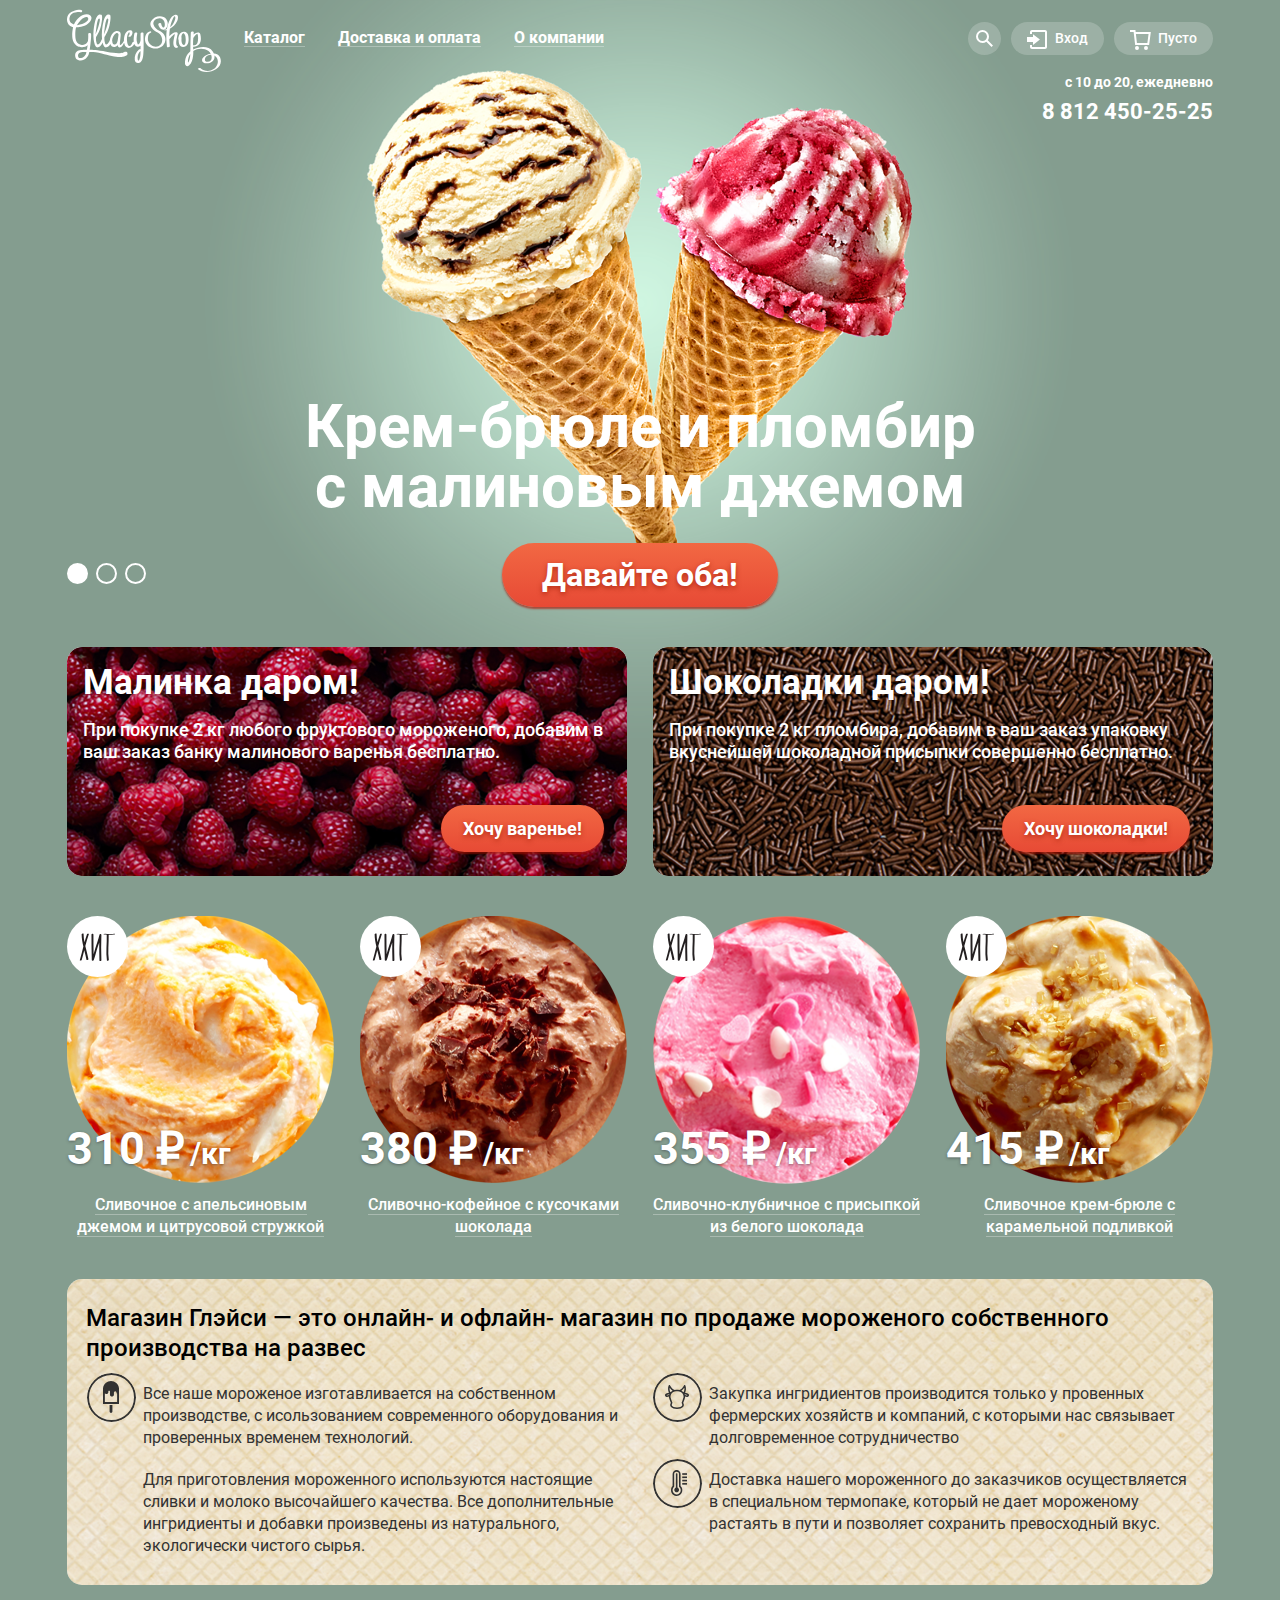
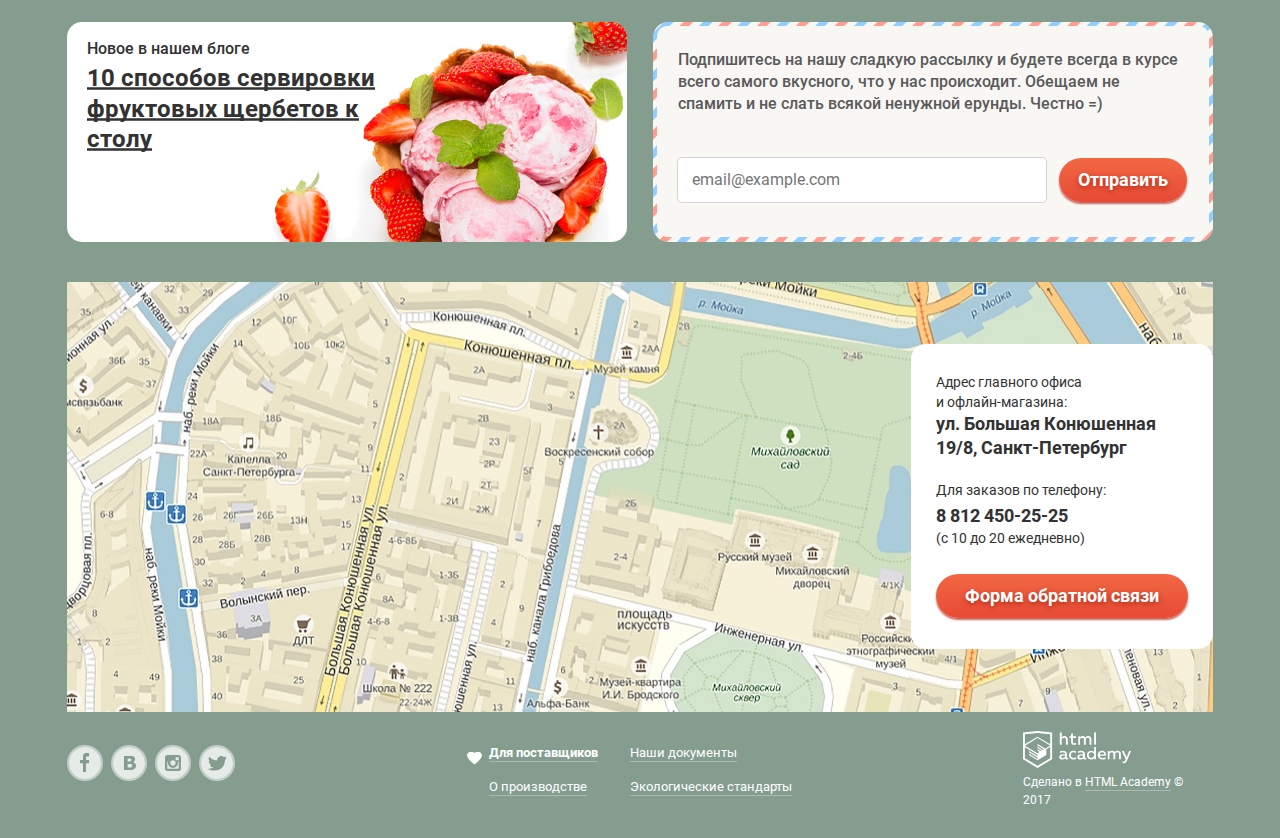
==== commit 71114d77: "progressss" ====
--- a/index.html
+++ b/index.html
@@ -102,7 +102,7 @@
 
         <div class="page-header-workhours">
           <h2 class="visually-hidden">Расписание работы и телефон</h2>
-          <span class="workhours">c 10 до 20, ежедневно</span><br>
+          <span class="workhours">c 10 до 20, ежедневно</span>
           <div><a class="tel" href="tel:88124502525">8 812 450-25-25</a></div>
         </div>
       </header>
@@ -333,7 +333,7 @@
               <label class="visually-hidden" for="user-mail">Ваша почта для ответа</label>
               <input class="feedback-input field" id="user-mail" type="email" name="feedback-mail" placeholder="email@example.com">
             </div>
-            <textarea class="feedback-text field" name="feedback-comment" placeholder="В свободной форме"></textarea>
+            <textarea class="feedback-text field" name="feedback-comment" placeholder="В свободной форме" aria-label="Поле для ввода комментариев"></textarea>
             <button class="feedback-button button" type="submit" aria-label="Отправить свой комментарий о нашей работе">Отправить</button>
             <button class="feedback-close" type="button" aria-label="Закрыть форму"></button>
           </form>
--- a/css/stylesheet.min.css
+++ b/css/stylesheet.min.css
@@ -1 +1 @@
-@keyframes bounce{0%{transform:translateY(-2000px)}70%{transform:translateY(30px)}90%{transform:translateY(-10px)}to{transform:translateY(0)}}@keyframes shake{0%,to{transform:translateX(0)}10%,30%,50%,70%,90%{transform:translateX(-10px)}20%,40%,60%,80%{transform:translateX(10px)}}@font-face{font-family:'Roboto';font-style:normal;font-weight:400;font-display:swap;src:url(../fonts/roboto-v20-latin_cyrillic-regular.woff2) format("woff2");src:url(../fonts/roboto-v20-latin_cyrillic-regular.woff) format("woff")}@font-face{font-family:'Roboto';font-style:normal;font-weight:500;font-display:swap;src:url(../fonts/roboto-v20-latin_cyrillic-500.woff2) format("woff2");src:url(../fonts/roboto-v20-latin_cyrillic-500.woff) format("woff")}@font-face{font-family:'Roboto';font-style:normal;font-weight:700;font-display:swap;src:url(../fonts/roboto-v20-latin_cyrillic-700.woff2) format("woff2");src:url(../fonts/roboto-v20-latin_cyrillic-700.woff) format("woff")}body,html{min-width:100%;min-height:100%;background-color:#849d8f}html{box-sizing:border-box}body{margin:0;padding:0;font-family:"Roboto","Arial",sans-serif;font-size:16px;line-height:calc(22/16);font-weight:400;color:#fff}*,::after,::before{box-sizing:inherit}.visually-hidden:not(:focus):not(:active){position:absolute;width:1px;height:1px;margin:-1px;border:0;padding:0;white-space:nowrap;clip-path:inset(100%);clip:rect(0 0 0 0);overflow:hidden}img{max-width:100%;height:auto}.field,a{transition:all .3s ease}a{color:#fff;text-decoration:underline}.field{padding:9px 14px;background-color:#fff;border:0;border-radius:4px;box-shadow:0 0 0 1px #d3d3d2;font-weight:700;color:#323232}.field:placeholder-shown{font-weight:400;color:#999}.field:hover{box-shadow:0 0 0 2px rgba(154,154,154,.52)}.field:focus{box-shadow:0 0 0 2px rgba(46,136,228,.52)}.field:invalid{box-shadow:0 0 0 2px #ff8282}.button,.slider-controls label{display:inline-block;vertical-align:top;cursor:pointer}.button{padding:12px 22px;font-weight:700;font-size:32px;line-height:calc (44/32);text-align:center;color:#fff;text-decoration:none;text-shadow:0 2px 5px rgba(160,32,11,.76);background:#f26843;background:linear-gradient(to bottom,#f26843 0,#e74a35 100%);border-radius:50px;box-shadow:0 2px 2px rgba(172,16,0,.64);border:0}.button:hover{background:linear-gradient(to bottom,#f58669 0,#ec6f5e 100%);box-shadow:0 2px 2px #ac1000}.button:active{background:linear-gradient(to bottom,#d84732 0,#e1613e 100%);box-shadow:inset 0 2px 2px #ac1000}.site-wrapper{min-width:100%;background-image:url(../img/slide1.png);background-color:#849d8f;background-repeat:no-repeat;background-position:top center;background-size:contain;transition:background-image .5s ease,background-color .5s ease;min-height:100vh}.site-wrapper::after,.site-wrapper::before{content:"";visibility:hidden;background-image:url(../img/slide2.png);background-color:#8996a6;background-size:contain}.site-wrapper::after{background-image:url(../img/slide3.png);background-color:#9d8b84}.visually-hidden{position:absolute;width:1px;height:1px;clip:rect(0,0,0,0)}.centreur-container{width:1146px;margin:0 auto}.slider{color:#fff;padding-top:327px;text-align:center;position:relative}.slider-list{margin:0;padding:0;list-style:none}.slide{display:none}.slide-title{width:700px;margin:0 auto 26px;font-size:60px;line-height:1;font-weight:700}.slide-button{padding:10px 40px}.slider-controls{position:absolute;bottom:23px;left:0;z-index:20;font-size:0}.slider-controls label{width:21px;height:21px;margin-right:8px;background-color:transparent;border:2px solid #fff;border-radius:50%}.slider-controls label:focus,.slider-controls label:hover{background-color:rgba(248,247,244,.5)}#product-1:checked~.site-wrapper{background-color:#849d8f;background-image:url(../img/slide1.png);background-size:69%}#product-2:checked~.site-wrapper{background-color:#8996a6;background-image:url(../img/slide2.png);background-size:69%}#product-3:checked~.site-wrapper{background-color:#9d8b84;background-image:url(../img/slide3.png);background-size:69%}#product-1:checked~.site-wrapper #slide1,#product-2:checked~.site-wrapper #slide2,#product-3:checked~.site-wrapper #slide3{display:block}#product-1:checked~.site-wrapper label[for=product-1],#product-2:checked~.site-wrapper label[for=product-2],#product-3:checked~.site-wrapper label[for=product-3]{background-color:#fff}.page-header{position:relative;display:grid;grid-template-columns:154px auto 300px;grid-template-rows:64px;align-items:center;padding-bottom:0;padding-top:6px;margin:0 auto;width:1146px;z-index:2}.page-header-catalog{margin-bottom:22px}.page-header-logo{height:64px;padding-top:3px}.main-nav{padding-left:9px}.site-nav{display:flex;min-width:500px;height:33px;list-style:none;margin:0;padding:0;flex-wrap:wrap}.site-nav-item{position:relative;padding-bottom:5px;height:38px;margin-right:5px}.site-nav-item:active .catalogmenu,.site-nav-item:focus .catalogmenu,.site-nav-item:hover .catalogmenu{display:block}.site-nav-link{font-size:16px;line-height:calc(18/16);font-weight:700;color:#fff;background-color:transparent;height:33px;border-radius:50px;padding:7px 14px;display:block;text-decoration:none;position:relative}.site-nav-link::after{position:absolute;content:"";left:14px;right:14px;bottom:8px;width:calc (100%-28px);height:1px;background-color:rgba(255,255,255,.3);z-index:-1}.site-nav-link-current{background-color:#d07058}.site-nav-link:focus,.site-nav-link:hover,.user-link:focus,.user-link:hover{color:#323232;background-color:#fff}.site-nav-link:active{background-color:#ededed;box-shadow:inset 0 2px 1px 0 #696969;border:0}.catalogmenu{min-width:143px;box-shadow:0 20px 20px 0 rgba(0,0,0,.4);overflow:hidden;border-radius:5px;position:absolute;top:100%;left:-7px;display:none;padding:0;list-style:none;margin:0}.catalogmenu-link{font-size:14px;line-height:calc(16/14);color:#323232;display:block;padding:9px 20px;border:0;background-color:#f8f7f4;text-decoration:none}.catalogmenu-link-new{padding:10px 20px;position:relative;font-weight:700}.catalogmenu-link-new::after{content:"";position:absolute;top:36px;left:6px;width:128px;height:1px;background-color:rgba(0,0,0,.4)}.catalogmenu-link:focus,.catalogmenu-link:hover{color:#323232;background-color:#fbded8}.catalogmenu-link:active{background-color:#f6b5a5}.catalogmenu-link-current{color:#fff;background-color:#d07058}.user-nav{list-style:none;display:flex;min-width:270px;height:33px;margin-left:auto;margin-right:0;padding:0;justify-content:flex-end;flex-wrap:wrap;z-index:2}.user-item{position:relative;padding-bottom:5px}.user-item .basket,.user-item .user-login,.user-item .user-search{position:absolute;right:0;top:100%}.user-item:not(:first-child){margin-left:10px}.user-item:hover .user-login,.user-item:hover .user-search{display:block}.user-item:hover .basket,.user-link{display:flex}.user-link{font-size:14px;line-height:calc(16/14);font-weight:500;background-color:rgb(255,255,255,.2);height:33px;border-radius:50px;padding:8px 16px;text-decoration:none}.user-link-pic{fill:currentColor;margin-right:7px}.user-link-search{display:flex;justify-content:center;align-items:center;width:33px;height:33px;padding:0 0 0 6px;font-size:0;text-decoration:none;border-radius:50%;background-color:rgb(255,255,255,.2)}.user-link-basketfull{font-size:14px;line-height:calc(16/14);font-weight:500;color:#323232;background-color:#fff}.user-search{padding:20px 16px;min-width:341px;background-color:#f8f7f4;box-shadow:0 20px 20px 0 rgba(0,0,0,.4);border-radius:5px;display:none}.search-input{font-size:14px;line-height:calc(24/14);display:flex;flex-wrap:wrap;width:100%;height:44px;margin:auto}.user-login{min-height:214px;width:277px;background-color:#f8f7f4;box-shadow:0 20px 20px 0 rgba(0,0,0,.4);border-radius:5px;padding:20px 18px 20px 20px;display:none}.login-inner{margin-bottom:20px}.login-item{font-size:14px;line-height:calc(24/14);width:238px;min-height:44px}.login-wrap{display:flex;flex-wrap:wrap;justify-content:space-between;min-height:44px}.login-box{display:flex;flex-direction:column}.login-link{display:block;font-size:13px;line-height:calc(17/13);font-weight:400;color:#323232;padding:0;text-decoration:none;border-bottom:solid 1px rgba(50,50,50,.3)}.password{width:103px;margin-top:2px;margin-bottom:3px}.login-link:hover{color:#e84d37;border-bottom:solid 1px rgba(232,77,55,.3)}.button-login{height:44px;padding:0 25px;font-size:18px;line-height:calc(24/18);font-weight:700;margin-right:0}.basket{background-color:#f8f7f4;border-radius:5px;box-shadow:0 20px 20px 0 rgba(0,0,0,.4);width:540px;min-height:240px;padding:20px 15px;font-size:13px;line-height:calc(16/13);font-weight:400;color:#323232;display:flex;flex-direction:column;display:none}.basket-price{color:#999}.basket-line{display:flex;flex-wrap:wrap;min-height:33px;margin-bottom:13px;margin-top:7px}.button-delete{border:0;background-color:#f8f7f4;cursor:pointer}.basket-delete{position:relative;margin-right:9px}.button-delete::after,.button-delete::before{content:"";position:absolute;top:7px;left:2px;width:15px;height:1.5px;background-color:rgba(50,50,50,.8)}.button-delete::before{transform:rotate(45deg)}.button-delete::after{transform:rotate(-45deg)}.basket-pic{margin-right:14px;margin-top:-7px}.basket-item:not(:last-child){margin-right:27px}.basket-total{font-size:15px;font-weight:700;line-height:calc(18/15);display:flex;justify-content:flex-end;padding:14px 0;border-top:solid 1px #cacac7;margin-top:3px}.basket-product{width:218px;margin-right:28px}.button-basket{font-size:18px;line-height:calc(24/18);font-weight:700;padding:10px 15px;margin:auto 0 0 auto}.page-header-workhours{text-align:right;position:absolute;bottom:-55px;right:0;display:flex;flex-direction:column}.workhours{font-size:14px;line-height:calc(16/14);font-weight:700;margin-bottom:10px}.tel{font-size:22px;line-height:calc(24/22);font-weight:700;text-decoration:none}.main-container{width:100%}.promo{display:flex;flex-wrap:wrap;margin-left:-13px;margin-right:-13px}.col-6{flex:0 0 50%;max-width:50%;padding-left:13px;padding-right:13px}.promo-title{font-size:35px;line-height:calc(41/35);font-weight:700;margin:0 0 16px}.promo-item{background-size:cover;min-height:229px;padding:15px 23px 24px 16px;border-radius:15px;display:flex;flex-wrap:wrap;flex-direction:column}.raspberry{background-color:#810e25;background-image:url(../img/background-raspberry.jpg)}.choco{background-color:#3b281f;background-image:url(../img/background-choco.jpg)}.promo-button,.promo-conditions{font-size:18px;line-height:calc(22/18);font-weight:500;margin:0}.promo-button{padding-top:12px;padding-bottom:11px;font-weight:700;line-height:calc(24/18);margin:auto 0 0 auto}.index-columns{display:flex;flex-wrap:wrap}.anons-catalog,.catalog,.index-columns{margin-left:-13px;margin-right:-13px}.catalog{margin-bottom:29px}.catalog-list{display:flex;flex-wrap:wrap;list-style:none;margin:0;padding:0}.catalog-item{flex:0 0 25%;max-width:25%;padding-left:13px;padding-right:13px;position:relative;margin-bottom:28px}.card{text-align:center;border-radius:5px;padding:5px 0;position:relative}.popular::before{content:"";position:absolute;top:5px;left:0;width:61px;height:61px;background-image:url(../img/hit.svg);background-color:#fff;border-radius:50%;background-repeat:no-repeat}.card-inner{position:absolute;top:215px;text-shadow:0 1px 3px rgba(49,50,53,.5)}.card-item{font-size:45px;line-height:1;font-weight:700;margin-right:3px}.card-unit{font-size:30px;line-height:calc(30/45);font-weight:700;margin-left:-2px}.card-pic{margin-bottom:11px;width:267px;height:267px}.product-link{font-weight:500;text-align:center;border-bottom:solid 1px rgba(255,255,255,.3);text-decoration:none;transition:all .3s ease}.product-link:active,.product-link:focus,.product-link:hover{color:#ffbc9e;border-bottom:solid 1px rgba(255,188,158,.3);font-weight:500}.mask{box-sizing:content-box;position:absolute;top:-5px;left:0;z-index:10;display:none;width:265px;height:100%;padding:5px 15px 70px;background-color:rgba(248,247,244,.2);border-radius:5px;box-shadow:0 20px 20px rgba(0,0,0,.08)}.catalog-item:hover .card{z-index:15}.card:hover .button-fast-view,.catalog-item:hover .card::before,.catalog-item:hover .mask{display:block}.button-fast-view{width:180px;padding:10px;font-size:18px;line-height:calc(24/18);font-weight:700;margin-top:11px;position:absolute;top:330px;left:50%;transform:translateX(-50%);z-index:2}.features{background-color:#e9dcc2;background-image:url(../img/background-features.jpg);background-size:cover;min-height:306px;border-radius:15px}.features-title{font-size:24px;line-height:calc(30/24);font-weight:500;color:#000;padding-top:24px;padding-left:19px;margin:0 0 10px}.features-list{display:flex;flex-wrap:wrap;list-style:none;margin:0;padding:0}.features-item{line-height:calc(22/16);color:#323232;position:relative;flex:0 0 50%;max-width:50%;padding-left:76px;padding-right:15px}.features-item:nth-child(even){margin-left:-7px}.features-item::before{content:"";position:absolute;top:0;left:20px;width:49px;height:49px;background-repeat:no-repeat;border-radius:50%}.features-item-icecream::before{background-image:url(../img/features-item-icecream.svg)}.features-item-cow::before{background-image:url(../img/features-item-cow.svg)}.features-item-leaf::before{background-image:url(../img/features-item-leaf.svg)}.features-item-thermometer::before{background-image:url(../img/features-item-thermometer.svg)}.features-content{margin-top:10px;margin-bottom:10px;padding:0}.announcement{background-color:#fff;background-image:url(../img/background-announcement.jpg);background-size:cover;background-repeat:repeat;min-height:220px;border-radius:15px;padding:16px 20px}.announcement-title{padding:0;margin:0 0 3px;font-size:16px;line-height:calc(22/16);font-weight:500;color:#323232}.announcement-item{padding:0;margin:0;width:320px;min-height:84px}.announcement-link{font-size:24px;line-height:calc(30/24);font-weight:700;color:#323232;text-decoration:none;background-size:1px 1em;box-shadow:inset 0 -.09em #fff,inset 0 -.2em #323232}.strips{background-color:#5da9db;background-image:url(../img/background-subscription1.svg);background-size:cover;min-height:220px;border-radius:15px;padding:4px}.subscription{background-color:#f8f7f4;min-height:211px;border-radius:10px;padding:23px 22px 35px 21px;display:flex;flex-wrap:wrap;flex-direction:column;justify-content:space-between}.subscription-info{padding:0;margin:0;font-size:16px;line-height:calc(22/16);font-weight:500;color:#5a5a5a}.subscription-form{display:flex;flex-wrap:wrap;justify-content:space-between}.subscription-button{height:44px;padding:10px 19px 15px;font-size:18px;line-height:calc (24/18);margin-left:10px}.subscription-item{margin-top:0;margin-bottom:0}.subscription-mail{font-size:16px;line-height:calc(24/16);min-width:368px;min-height:44px;display:block}.map{height:430px;width:100%;position:relative}.contacts,.map::before{width:1146px;margin:0 auto}.map::before{content:"";position:absolute;top:0;left:0;right:0;height:430px;background-image:url(../img/map.jpg);background-size:contain;background-repeat:no-repeat}.contacts{position:relative}.contacts__box{display:flex;flex-direction:column;height:305px;width:302px;padding:28px 25px;background-color:#fff;border-radius:15px;color:#323232;position:absolute;right:0;top:62px;font-size:14px;line-height:calc(20/14);font-weight:400;z-index:3000}.contacts__box p{margin:0;padding:0}.contacts__item1{width:152px}.contacts__box .contacts__item2{margin-bottom:4px}.contacts__address,.contacts__tel{font-size:18px;line-height:calc(24/18);font-weight:700}.contacts__tel{color:#323232;text-decoration:none}.contacts__box .contacts__address{margin-bottom:20px}.contacts-button{width:100%;padding:10px 22px;font-size:18px;line-height:calc(24/18);font-weight:700;margin-top:26px;margin-bottom:31px}.breadcrumbs-wrap{display:flex;flex-direction:column-reverse}.page-title{font-size:35px;font-weight:700;line-height:calc(41/35);margin:0;padding:0}.breadcrumbs{list-style:none;display:flex;flex-wrap:wrap;margin:0;padding:0}.breadcrumbs-item,.breadcrumbs-link{font-size:14px;line-height:calc(16/14)}.breadcrumbs-item{margin-right:22px;position:relative}.breadcrumbs-link{text-decoration:none}.breadcrumbs li:not(:last-child){border-bottom:solid 1px rgba(255,255,255,.3)}.breadcrumbs li:last-child{cursor:default}.breadcrumbs li:not(:last-child)::after{content:"»";position:absolute;width:8px;height:8px;right:-15px}.breadcrumbs li:not(:last-child):active .breadcrumbs-link,.breadcrumbs li:not(:last-child):focus .breadcrumbs-link,.breadcrumbs li:not(:last-child):hover .breadcrumbs-link{color:#ffbc9e;border-bottom:solid 1px rgba(255,188,158,.3)}.filter-fat,.filter-filler,.filters-line{display:flex;flex-wrap:wrap}.filter-fat,.filter-filler{list-style:none;margin:0;padding:0}.filters{margin-top:-5px}.filter-item{display:flex;flex-direction:column;margin:0 14px 0 0;border:0;padding:0}.filter-title{width:35px;font-size:14px;line-height:calc(16/14);text-align:left;color:#fff;margin-left:17px;margin-bottom:7px;align-items:center}.sort-inner{position:relative}.sort-setup{font-size:16px;font-weight:500;line-height:calc(18/16);color:#fff;display:block;height:37px;width:194px;background-color:rgb(255,255,255,.2);border-radius:50px;border:0;padding-left:12px;padding-right:41px;margin:0;-webkit-appearance:none;-moz-appearance:none;-ms-appearance:none;appearance:none;cursor:pointer}.sort-setup-pic{fill:currentColor;position:absolute;left:170px;top:14px}.sort-inner:hover .sort-setup,.sort-inner:hover .sort-setup-pic{color:#323232}.sort-inner:active .sort-setup,.sort-inner:active .sort-setup-pic{color:#323232;background-color:#fff}.sort-inner .sort-setup-pic:focus,.sort-inner .sort-setup:focus{color:#323232;background-color:#fff}.range-filter{width:220px}.filter-item legend{font-size:14px;line-height:calc (16/14);font-weight:500}.range-controls{position:relative;height:37px;margin-bottom:12px;padding-top:17px;padding-right:22px;padding-left:22px;background-color:rgb(255,255,255,.2);border-radius:50px}.range-controls .scale{height:2px;background-color:rgb(255,255,255,.5)}.range-controls .bar{width:60%;height:2px;background-color:#f8f7f4}.range-controls .toggle{position:absolute;top:7px;left:0;width:21px;height:21px;padding:0;border:8px solid #fff;background-color:#ababab;border-radius:50%;cursor:pointer}.range-controls .toggle-min{left:35px}.range-controls .toggle-max{left:133px}.price-controls,.price-wrap{display:flex;align-items:center}.price-controls{font-size:14px;line-height:calc(16/14);margin-bottom:6px;margin-left:18px;flex-wrap:wrap}.price-wrap{width:40px;margin-left:5px}.input-price{width:25px;padding:0;margin-right:2px;color:#fff;border:0;background-color:#849d8f;-moz-appearance:textfield;appearance:textfield}.max-price{text-align:right}.filter-fat{min-width:425px;height:37px;background-color:rgb(255,255,255,.2);border-radius:50px;padding-left:14px}.field-radio{margin-right:20px}.field-radio-label{font-size:16px;line-height:18/16;color:#fff;cursor:pointer}.field-radio-input{cursor:pointer;margin-right:20px}.field-checkbox-input:checked,.field-checkbox-input:not(:checked),.field-radio-input:checked,.field-radio-input:not(:checked){position:absolute;left:-9999px}.field-radio-input:checked+.field-radio-label,.field-radio-input:not(:checked)+.field-radio-label{display:inline-block;vertical-align:center;position:relative;padding-left:33px;line-height:37px;cursor:pointer}.field-radio-input:checked+.field-radio-label::before,.field-radio-input:not(:checked)+.field-radio-label::before{content:"";position:absolute;left:0;top:7px;width:22px;height:22px;border:3.5px solid rgba(255,255,255,.8);background-color:transparent;border-radius:100%}.field-radio-input:checked:hover+.field-radio-label::before,.field-radio-input:not(:checked):hover+.field-radio-label::before{border:3.5px solid #fff}.field-radio-input:checked:active+.field-radio-label,.field-radio-input:not(:checked):active+.field-radio-label{opacity:.3;transition:none}.field-radio-input:checked:focus+.field-radio-label::before,.field-radio-input:not(:checked):focus+.field-radio-label::before{border:3.5px solid rgba(208,112,88,.8)}.field-radio-input:checked+.field-radio-label::after,.field-radio-input:not(:checked)+.field-radio-label::after{content:"";position:absolute;transition:all .2s ease;left:7px;top:14px;width:8px;height:8px;border-radius:100%;background-color:rgba(255,255,255,.8)}.field-radio-input:checked:hover+.field-radio-label::after,.field-radio-input:not(:checked):hover+.field-radio-label::after{background-color:#fff}.field-radio-input:checked:hover+.field-radio-label::after{opacity:1}.field-radio-input:not(:checked)+.field-radio-label::after{opacity:0}.field-radio-input:checked+.field-radio-label::after{opacity:.8}.field-radio-input:disabled+.field-radio-label::after,.field-radio-input:disabled:hover+.field-radio-label::after{background-color:rgba(255,255,255,.4);cursor:default}.field-radio-input:disabled+.field-radio-label::before,.field-radio-input:disabled:hover+.field-radio-label::before{border:3.5px solid rgba(255,255,255,.4);cursor:default}.field-radio-input:disabled+.field-radio-label{color:rgba(255,255,255,.4);cursor:default}.field-radio-input:disabled:active+.field-radio-label{opacity:1}.filter-filler{min-width:710px;height:37px;background-color:rgb(255,255,255,.2);border-radius:50px;padding-left:17px}.field-checkbox{margin-right:23px}.filter-filler li:last-child{margin-right:18px}.field-checkbox-label{font-size:16px;line-height:18/16;color:#fff;cursor:pointer}.field-checkbox-input{cursor:pointer;margin-right:20px}.field-checkbox-input:checked+.field-checkbox-label,.field-checkbox-input:not(:checked)+.field-checkbox-label{display:inline-block;vertical-align:center;position:relative;padding-left:32px;line-height:37px;cursor:pointer}.field-checkbox-input:checked+.field-checkbox-label::before,.field-checkbox-input:not(:checked)+.field-checkbox-label::before{content:"";position:absolute;left:0;top:9px;width:20px;height:20px;border:2px solid rgba(255,255,255,.8);border-radius:2px;background-color:transparent}.field-checkbox-input:checked:hover+.field-checkbox-label::before,.field-checkbox-input:not(:checked):hover+.field-checkbox-label::before{border:2px solid #fff}.field-checkbox-input:checked:active+.field-checkbox-label,.field-checkbox-input:not(:checked):active+.field-checkbox-label{opacity:.3;transition:none}.field-checkbox-input:checked:focus+.field-checkbox-label::before,.field-checkbox-input:not(:checked):focus+.field-checkbox-label::before{border:2px solid rgba(208,112,88,.8)}.field-checkbox-input:checked+.field-checkbox-label::after,.field-checkbox-input:not(:checked)+.field-checkbox-label::after{content:"";position:absolute;transition:all .2s ease;left:5px;top:11px;width:17px;height:10px;border-radius:1px;border-left:3.5px solid rgba(255,255,255,.8);border-bottom:3.5px solid rgba(255,255,255,.8);transform:rotate(-45deg)}.field-checkbox-input:checked:hover+.field-checkbox-label::after,.field-checkbox-input:not(:checked):hover+.field-checkbox-label::after{border-left:3.5px solid #fff;border-bottom:3.5px solid #fff}.field-checkbox-input:not(:checked)+.field-checkbox-label::after{opacity:0}.field-checkbox-input:checked+.field-checkbox-label::after{opacity:1}.field-checkbox-input:disabled+.field-checkbox-label::after,.field-checkbox-input:disabled:hover+.field-checkbox-label::after{border-left:3.5px solid rgba(255,255,255,.4);border-bottom:3.5px solid rgba(255,255,255,.4);cursor:default}.field-checkbox-input:disabled+.field-checkbox-label::before,.field-checkbox-input:disabled:active+.field-checkbox-label::before,.field-checkbox-input:disabled:hover+.field-checkbox-label::before{border:2px solid rgba(255,255,255,.4);cursor:default}.field-checkbox-input:disabled+.field-checkbox-label{color:rgba(255,255,255,.4);cursor:default}.field-checkbox-input:disabled:active+.field-checkbox-label{opacity:1}.filter-button{font-size:16px;font-weight:500;line-height:calc (18/16);text-align:center;color:#fff;vertical-align:top;text-decoration:none;background-color:rgba(255,255,255,.2);border:solid 2px #fff;border-radius:50px;cursor:pointer;height:37px;padding:0 27px;margin-bottom:0;margin-top:auto}.filter-button:hover{color:#323232;background-color:#fff}.filter-button:active{background-color:#ededed;box-shadow:inset 0 2px 1px 0 #696969;border:0}.pagination-list{list-style:none;padding:0;margin:45px 0 0;display:flex;flex-wrap:wrap;justify-content:flex-end;min-width:130px}.pagination-item{width:27px;height:27px;margin-right:4px}.prev{color:rgba(255,255,255,.2);cursor:default}.pagination-link{font-size:16px;line-height:calc(18/16);font-weight:500;text-decoration:none;display:flex;justify-content:center;align-items:center;width:27px;height:27px}.pagination-link-current{color:#323232;border-radius:50%;background-color:#fff;cursor:default}.pagination-link:focus,.pagination-link:hover{background-color:rgba(255,255,255,.2);border-radius:50%}.pagination-link:active{color:#323232;border-radius:50%;background-color:#fff}.prev:focus,.prev:hover{background-color:transparent}.page-footer{display:grid;grid-template-columns:400px auto 190px;grid-template-rows:auto;width:1146px;margin:0 auto;padding-bottom:29px;padding-top:36px}.page-footer-catalog{position:relative}.page-footer-catalog::before{position:absolute;content:"";left:0;top:0;width:1146px;height:1px;background-color:rgba(255,255,255,.3)}.social{list-style:none;padding:0;display:flex;flex-wrap:wrap;min-width:200px;margin:-3px 200px 0 0}.social-item{margin-right:8px}.social-item:last-child{margin-right:0}.social-button{box-sizing:content-box;display:flex;justify-content:center;align-items:center;width:32px;height:32px;border-radius:50%;border:2px solid rgb(255,255,255,.5);color:#fff}.social-button svg{opacity:.8}.social-button:active svg,.social-button:hover svg{opacity:1}.social-button:active,.social-button:focus{border-color:rgba(255,255,255,.7)}.social-button:active{box-shadow:0 2px 1px #888}.footermenu{width:375px;display:flex;flex-wrap:wrap;padding:0;margin:-7px 0 0;list-style:none}.footermenu-item{padding-left:22px;position:relative;min-width:141px}.current{font-weight:700}.current::before{content:"";position:absolute;top:50%;left:0;width:15px;height:13px;background-image:url(../img/heart.svg);background-repeat:no-repeat;transform:translateY(-50%)}.footermenu-link{font-size:13px;line-height:calc(18/13);color:#fff;padding-bottom:1px;border-bottom:solid 1px rgba(255,255,255,.3);text-decoration:none}.footermenu-link:active,.footermenu-link:focus,.footermenu-link:hover,.htmlacademy:active,.htmlacademy:focus,.htmlacademy:hover{color:#ffbc9e;border-bottom:solid 1px rgba(255,188,158,.3)}.copyright,.copyright-inner{display:flex;flex-direction:column;padding:0}.copyright{min-width:189px;flex-wrap:wrap;justify-content:flex-end;margin-left:auto;margin-top:-17px}.copyright-inner{font-size:12px;line-height:calc(18/12);color:#fff;margin:0}.htmlacademy{padding-bottom:1px;border-bottom:solid 1px rgba(255,255,255,.3);text-decoration:none}.modal{width:100vw;height:100vh;background-color:rgba(0,0,0,.3);position:fixed;top:0;left:0;z-index:5000;display:none}.feedback{width:478px;background-color:#f8f7f4;border-radius:6px;padding:15px 25px 27px;position:fixed;top:22.7vh;left:calc(50vw - 239px);display:flex;flex-wrap:wrap;flex-direction:column}.feedback-title{font-size:24px;font-weight:500;line-height:calc(28/24);color:#323232;margin:0 0 20px}.feedback-input{font-size:16px;line-height:calc(24/16);width:267px;height:44px;padding:0 14px}.feedback-item{margin-bottom:20px}.feedback-text{font-size:16px;line-height:calc(24/16);width:428px;min-height:153px;padding:8px 14px;margin-bottom:25px;resize:none}.feedback-button{font-weight:700;font-size:18px;line-height:calc (24/18);padding:12px 24px;margin-left:auto;margin-right:0;display:block}.feedback-close{cursor:pointer;position:absolute;top:14px;right:16px;width:18px;height:18px;border:0;background-color:transparent;background-image:url(../img/modal-close.svg);background-repeat:no-repeat}.modal-show{display:block;animation-name:bounce;animation-duration:.6s}.modal-error{animation-name:shake;animation-duration:.6s}.centreur-container{display:grid;grid-template-columns:267px 267px 267px 267px;grid-template-rows:537px auto 334px auto;row-gap:37px;column-gap:26px}.promo,.slider{grid-column:1/-1;grid-row:1/2}.promo{grid-row:2/3;margin-top:3px}.anons-catalog,.features{grid-column:1/-1;grid-row:3/4;margin-top:-2px}.features{grid-row:4/5;margin-top:-5px}.index-columns{grid-column:1/-1;grid-row:5/6;margin-bottom:37px}.map{grid-row:6/7;margin-top:3px}.centreur-container-catalog{width:1146px;margin:0 auto;display:grid;grid-template-columns:267px 267px 267px 267px;grid-template-rows:65px auto 336px 336px 336px auto;row-gap:32px;column-gap:26px}.breadcrumbs-wrap{grid-column:1/-1;grid-row:1/2}.catalog,.filters{grid-column:1/-1;grid-row:2/3}.catalog{grid-row:3/7;margin-top:4px}
+@keyframes bounce{0%{transform:translateY(-2000px)}70%{transform:translateY(30px)}90%{transform:translateY(-10px)}to{transform:translateY(0)}}@keyframes shake{0%,to{transform:translateX(0)}10%,30%,50%,70%,90%{transform:translateX(-10px)}20%,40%,60%,80%{transform:translateX(10px)}}@font-face{font-family:'Roboto';font-style:normal;font-weight:400;font-display:swap;src:url(../fonts/roboto-v20-latin_cyrillic-regular.woff2) format("woff2");src:url(../fonts/roboto-v20-latin_cyrillic-regular.woff) format("woff")}@font-face{font-family:'Roboto';font-style:normal;font-weight:500;font-display:swap;src:url(../fonts/roboto-v20-latin_cyrillic-500.woff2) format("woff2");src:url(../fonts/roboto-v20-latin_cyrillic-500.woff) format("woff")}@font-face{font-family:'Roboto';font-style:normal;font-weight:700;font-display:swap;src:url(../fonts/roboto-v20-latin_cyrillic-700.woff2) format("woff2");src:url(../fonts/roboto-v20-latin_cyrillic-700.woff) format("woff")}body,html{min-width:100%;min-height:100%;background-color:#849d8f}html{box-sizing:border-box}body{margin:0;padding:0;font-family:"Roboto","Arial",sans-serif;font-size:16px;line-height:calc(22/16);font-weight:400;color:#fff}*,::after,::before{box-sizing:inherit}.visually-hidden:not(:focus):not(:active){position:absolute;width:1px;height:1px;margin:-1px;border:0;padding:0;white-space:nowrap;clip-path:inset(100%);clip:rect(0 0 0 0);overflow:hidden}img{max-width:100%;height:auto}.field,a{transition:all .3s ease}a{color:#fff;text-decoration:underline}.field{padding:9px 14px;background-color:#fff;border:0;border-radius:4px;box-shadow:0 0 0 1px #d3d3d2;font-weight:700;color:#323232}.field:placeholder-shown{font-weight:400;color:#999}.field:hover{box-shadow:0 0 0 2px rgba(154,154,154,.52)}.field:focus{box-shadow:0 0 0 2px rgba(46,136,228,.52)}.field:invalid{box-shadow:0 0 0 2px #ff8282}.button,.slider-controls label{display:inline-block;vertical-align:top;cursor:pointer}.button{padding:12px 22px;font-weight:700;font-size:32px;line-height:calc(44/32);text-align:center;color:#fff;text-decoration:none;text-shadow:0 2px 5px rgba(160,32,11,.76);background:#f26843;background:linear-gradient(to bottom,#f26843 0,#e74a35 100%);border-radius:50px;box-shadow:0 2px 2px rgba(172,16,0,.64);border:0}.button:hover{background:linear-gradient(to bottom,#f58669 0,#ec6f5e 100%);box-shadow:0 2px 2px #ac1000}.button:active{background:linear-gradient(to bottom,#d84732 0,#e1613e 100%);box-shadow:inset 0 2px 2px #ac1000}.site-wrapper{min-width:100%;background-image:url(../img/slide1.png);background-color:#849d8f;background-repeat:no-repeat;background-position:top center;background-size:contain;transition:background-image .5s ease,background-color .5s ease;min-height:100vh}.site-wrapper::after,.site-wrapper::before{content:"";visibility:hidden;background-image:url(../img/slide2.png);background-color:#8996a6;background-size:contain}.site-wrapper::after{background-image:url(../img/slide3.png);background-color:#9d8b84}.visually-hidden{position:absolute;width:1px;height:1px;clip:rect(0,0,0,0)}.centreur-container{width:1146px;margin:0 auto}.slider{color:#fff;padding-top:327px;text-align:center;position:relative}.slider-list{margin:0;padding:0;list-style:none}.slide{display:none}.slide-title{width:700px;margin:0 auto 26px;font-size:60px;line-height:1;font-weight:700}.slide-button{padding:10px 40px}.slider-controls{position:absolute;bottom:23px;left:0;z-index:20;font-size:0}.slider-controls label{width:21px;height:21px;margin-right:8px;background-color:transparent;border:2px solid #fff;border-radius:50%}.slider-controls label:focus,.slider-controls label:hover{background-color:rgba(248,247,244,.5)}#product-1:checked~.site-wrapper{background-color:#849d8f;background-image:url(../img/slide1.png);background-size:69%}#product-2:checked~.site-wrapper{background-color:#8996a6;background-image:url(../img/slide2.png);background-size:69%}#product-3:checked~.site-wrapper{background-color:#9d8b84;background-image:url(../img/slide3.png);background-size:69%}#product-1:checked~.site-wrapper #slide1,#product-2:checked~.site-wrapper #slide2,#product-3:checked~.site-wrapper #slide3{display:block}#product-1:checked~.site-wrapper label[for=product-1],#product-2:checked~.site-wrapper label[for=product-2],#product-3:checked~.site-wrapper label[for=product-3]{background-color:#fff}.page-header{position:relative;display:grid;grid-template-columns:154px auto 300px;grid-template-rows:64px;align-items:center;padding-bottom:0;padding-top:6px;margin:0 auto;width:1146px;z-index:2}.page-header-catalog{margin-bottom:22px}.page-header-logo{height:64px;padding-top:3px}.main-nav{padding-left:9px}.site-nav{display:flex;min-width:500px;height:33px;list-style:none;margin:0;padding:0;flex-wrap:wrap}.site-nav-item{position:relative;padding-bottom:5px;height:38px;margin-right:5px}.site-nav-item:active .catalogmenu,.site-nav-item:focus .catalogmenu,.site-nav-item:hover .catalogmenu{display:block}.site-nav-link{font-size:16px;line-height:calc(18/16);font-weight:700;color:#fff;background-color:transparent;height:33px;border-radius:50px;padding:7px 14px;display:block;text-decoration:none;position:relative}.site-nav-link::after{position:absolute;content:"";left:14px;right:14px;bottom:8px;width:calc(100%-28px);height:1px;background-color:rgba(255,255,255,.3);z-index:-1}.site-nav-link-current{background-color:#d07058}.site-nav-link:focus,.site-nav-link:hover,.user-link:focus,.user-link:hover{color:#323232;background-color:#fff}.site-nav-link:active{background-color:#ededed;box-shadow:inset 0 2px 1px 0 #696969;border:0}.catalogmenu{min-width:143px;box-shadow:0 20px 20px 0 rgba(0,0,0,.4);overflow:hidden;border-radius:5px;position:absolute;top:100%;left:-7px;display:none;padding:0;list-style:none;margin:0}.catalogmenu-link{font-size:14px;line-height:calc(16/14);color:#323232;display:block;padding:9px 20px;border:0;background-color:#f8f7f4;text-decoration:none}.catalogmenu-link-new{padding:10px 20px;position:relative;font-weight:700}.catalogmenu-link-new::after{content:"";position:absolute;top:36px;left:6px;width:128px;height:1px;background-color:rgba(0,0,0,.4)}.catalogmenu-link:focus,.catalogmenu-link:hover{color:#323232;background-color:#fbded8}.catalogmenu-link:active{background-color:#f6b5a5}.catalogmenu-link-current{color:#fff;background-color:#d07058}.user-nav{list-style:none;display:flex;min-width:270px;height:33px;margin-left:auto;margin-right:0;padding:0;justify-content:flex-end;flex-wrap:wrap;z-index:2}.user-item{position:relative;padding-bottom:5px}.user-item .basket,.user-item .user-login,.user-item .user-search{position:absolute;right:0;top:100%}.user-item:not(:first-child){margin-left:10px}.user-item:hover .user-login,.user-item:hover .user-search{display:block}.user-item:hover .basket,.user-link{display:flex}.user-link{font-size:14px;line-height:calc(16/14);font-weight:500;background-color:rgba(255,255,255,.2);height:33px;border-radius:50px;padding:8px 16px;text-decoration:none}.user-link-pic{fill:currentColor;margin-right:7px}.user-link-search{display:flex;justify-content:center;align-items:center;width:33px;height:33px;padding:0 0 0 6px;font-size:0;text-decoration:none;border-radius:50%;background-color:rgba(255,255,255,.2)}.user-link-basketfull{font-size:14px;line-height:calc(16/14);font-weight:500;color:#323232;background-color:#fff}.user-search{padding:20px 16px;min-width:341px;background-color:#f8f7f4;box-shadow:0 20px 20px 0 rgba(0,0,0,.4);border-radius:5px;display:none}.search-input{font-size:14px;line-height:calc(24/14);display:flex;flex-wrap:wrap;width:100%;height:44px;margin:auto}.user-login{min-height:214px;width:277px;background-color:#f8f7f4;box-shadow:0 20px 20px 0 rgba(0,0,0,.4);border-radius:5px;padding:20px 18px 20px 20px;display:none}.login-inner{margin-bottom:20px}.login-item{font-size:14px;line-height:calc(24/14);width:238px;min-height:44px}.login-wrap{display:flex;flex-wrap:wrap;justify-content:space-between;min-height:44px}.login-box{display:flex;flex-direction:column}.login-link{display:block;font-size:13px;line-height:calc(17/13);font-weight:400;color:#323232;padding:0;text-decoration:none;border-bottom:solid 1px rgba(50,50,50,.3)}.password{width:103px;margin-top:2px;margin-bottom:3px}.login-link:hover{color:#e84d37;border-bottom:solid 1px rgba(232,77,55,.3)}.button-login{height:44px;padding:0 25px;font-size:18px;line-height:calc(24/18);font-weight:700;margin-right:0}.basket{background-color:#f8f7f4;border-radius:5px;box-shadow:0 20px 20px 0 rgba(0,0,0,.4);width:540px;min-height:240px;padding:20px 15px;font-size:13px;line-height:calc(16/13);font-weight:400;color:#323232;display:flex;flex-direction:column;display:none}.basket-price{color:#999}.basket-line{display:flex;flex-wrap:wrap;min-height:33px;margin-bottom:13px;margin-top:7px}.button-delete{border:0;background-color:#f8f7f4;cursor:pointer}.basket-delete{position:relative;margin-right:9px}.button-delete::after,.button-delete::before{content:"";position:absolute;top:7px;left:2px;width:15px;height:1.5px;background-color:rgba(50,50,50,.8)}.button-delete::before{transform:rotate(45deg)}.button-delete::after{transform:rotate(-45deg)}.basket-pic{margin-right:14px;margin-top:-7px}.basket-item:not(:last-child){margin-right:27px}.basket-total{font-size:15px;font-weight:700;line-height:calc(18/15);display:flex;justify-content:flex-end;padding:14px 0;border-top:solid 1px #cacac7;margin-top:3px}.basket-product{width:218px;margin-right:28px}.button-basket{font-size:18px;line-height:calc(24/18);font-weight:700;padding:10px 15px;margin:auto 0 0 auto}.page-header-workhours{text-align:right;position:absolute;bottom:-55px;right:0;display:flex;flex-direction:column;min-width:170px}.workhours{font-size:14px;line-height:calc(16/14);font-weight:700;margin-bottom:10px}.tel{font-size:22px;line-height:calc(24/22);font-weight:700;text-decoration:none}.main-container{width:100%}.promo{display:flex;flex-wrap:wrap;margin-left:-13px;margin-right:-13px}.col-6{flex:0 0 50%;max-width:50%;padding-left:13px;padding-right:13px}.promo-title{font-size:35px;line-height:calc(41/35);font-weight:700;margin:0 0 16px}.promo-item{background-size:cover;min-height:229px;padding:15px 23px 24px 16px;border-radius:15px;display:flex;flex-wrap:wrap;flex-direction:column}.raspberry{background-color:#810e25;background-image:url(../img/background-raspberry.jpg)}.choco{background-color:#3b281f;background-image:url(../img/background-choco.jpg)}.promo-button,.promo-conditions{font-size:18px;line-height:calc(22/18);font-weight:500;margin:0}.promo-button{padding-top:12px;padding-bottom:11px;font-weight:700;line-height:calc(24/18);margin:auto 0 0 auto}.index-columns{display:flex;flex-wrap:wrap}.anons-catalog,.catalog,.index-columns{margin-left:-13px;margin-right:-13px}.catalog{margin-bottom:29px}.catalog-list{display:flex;flex-wrap:wrap;list-style:none;margin:0;padding:0}.catalog-item{flex:0 0 25%;max-width:25%;padding-left:13px;padding-right:13px;position:relative;margin-bottom:28px}.card{text-align:center;border-radius:5px;padding:5px 0;position:relative}.popular::before{content:"";position:absolute;top:5px;left:0;width:61px;height:61px;background-image:url(../img/hit.svg);background-color:#fff;border-radius:50%;background-repeat:no-repeat}.card-inner{position:absolute;top:215px;text-shadow:0 1px 3px rgba(49,50,53,.5)}.card-item{font-size:45px;line-height:1;font-weight:700;margin-right:3px}.card-unit{font-size:30px;line-height:calc(30/45);font-weight:700;margin-left:-2px}.card-pic{margin-bottom:11px;width:267px;height:267px}.product-link{font-weight:500;text-align:center;border-bottom:solid 1px rgba(255,255,255,.3);text-decoration:none;transition:all .3s ease}.product-link:active,.product-link:focus,.product-link:hover{color:#ffbc9e;border-bottom:solid 1px rgba(255,188,158,.3);font-weight:500}.mask{box-sizing:content-box;position:absolute;top:-5px;left:0;z-index:10;display:none;width:265px;height:100%;padding:5px 15px 70px;background-color:rgba(248,247,244,.2);border-radius:5px;box-shadow:0 20px 20px rgba(0,0,0,.08)}.catalog-item:hover .card{z-index:15}.card:hover .button-fast-view,.catalog-item:hover .card::before,.catalog-item:hover .mask{display:block}.button-fast-view{width:180px;padding:10px;font-size:18px;line-height:calc(24/18);font-weight:700;margin-top:11px;position:absolute;top:330px;left:50%;transform:translateX(-50%);z-index:2}.features{background-color:#e9dcc2;background-image:url(../img/background-features.jpg);background-size:cover;min-height:306px;border-radius:15px}.features-title{font-size:24px;line-height:calc(30/24);font-weight:500;color:#000;padding-top:24px;padding-left:19px;margin:0 0 10px}.features-list{display:flex;flex-wrap:wrap;list-style:none;margin:0;padding:0}.features-item{line-height:calc(22/16);color:#323232;position:relative;flex:0 0 50%;max-width:50%;padding-left:76px;padding-right:15px}.features-item:nth-child(even){margin-left:-7px}.features-item::before{content:"";position:absolute;top:0;left:20px;width:49px;height:49px;background-repeat:no-repeat;border-radius:50%}.features-item-icecream::before{background-image:url(../img/features-item-icecream.svg)}.features-item-cow::before{background-image:url(../img/features-item-cow.svg)}.features-item-leaf::before{background-image:url(../img/features-item-leaf.svg)}.features-item-thermometer::before{background-image:url(../img/features-item-thermometer.svg)}.features-content{margin-top:10px;margin-bottom:10px;padding:0}.announcement{background-color:#fff;background-image:url(../img/background-announcement.jpg);background-size:cover;background-repeat:repeat;min-height:220px;border-radius:15px;padding:16px 20px}.announcement-title{padding:0;margin:0 0 3px;font-size:16px;line-height:calc(22/16);font-weight:500;color:#323232}.announcement-item{padding:0;margin:0;width:320px;min-height:84px}.announcement-link{font-size:24px;line-height:calc(30/24);font-weight:700;color:#323232;text-decoration:none;background-size:1px 1em;box-shadow:inset 0 -.09em #fff,inset 0 -.2em #323232}.strips{background-color:#5da9db;background-image:url(../img/background-subscription1.svg);background-size:cover;min-height:220px;border-radius:15px;padding:4px}.subscription{background-color:#f8f7f4;min-height:211px;border-radius:10px;padding:23px 22px 35px 21px;display:flex;flex-wrap:wrap;flex-direction:column;justify-content:space-between}.subscription-info{padding:0;margin:0;font-size:16px;line-height:calc(22/16);font-weight:500;color:#5a5a5a}.subscription-form{display:flex;flex-wrap:wrap;justify-content:space-between}.subscription-button{height:44px;padding:10px 19px 15px;font-size:18px;line-height:calc(24/18);margin-left:10px}.subscription-item{margin-top:0;margin-bottom:0}.subscription-mail{font-size:16px;line-height:calc(24/16);min-width:368px;min-height:44px;display:block}.map{height:430px;width:100%;position:relative}.contacts,.map::before{width:1146px;margin:0 auto}.map::before{content:"";position:absolute;top:0;left:0;right:0;height:430px;background-image:url(../img/map.jpg);background-size:contain;background-repeat:no-repeat}.contacts{position:relative}.contacts__box{display:flex;flex-direction:column;height:305px;width:302px;padding:28px 25px;background-color:#fff;border-radius:15px;color:#323232;position:absolute;right:0;top:62px;font-size:14px;line-height:calc(20/14);font-weight:400;z-index:3000}.contacts__box p{margin:0;padding:0}.contacts__item1{width:152px}.contacts__box .contacts__item2{margin-bottom:4px}.contacts__address,.contacts__tel{font-size:18px;line-height:calc(24/18);font-weight:700}.contacts__tel{color:#323232;text-decoration:none}.contacts__box .contacts__address{margin-bottom:20px}.contacts-button{width:100%;padding:10px 22px;font-size:18px;line-height:calc(24/18);font-weight:700;margin-top:26px;margin-bottom:31px}.breadcrumbs-wrap{display:flex;flex-direction:column-reverse}.page-title{font-size:35px;font-weight:700;line-height:calc(41/35);margin:0;padding:0}.breadcrumbs{list-style:none;display:flex;flex-wrap:wrap;margin:0;padding:0}.breadcrumbs-item,.breadcrumbs-link{font-size:14px;line-height:calc(16/14)}.breadcrumbs-item{margin-right:22px;position:relative}.breadcrumbs-link{text-decoration:none}.breadcrumbs li:not(:last-child){border-bottom:solid 1px rgba(255,255,255,.3)}.breadcrumbs li:last-child{cursor:default}.breadcrumbs li:not(:last-child)::after{content:"»";position:absolute;width:8px;height:8px;right:-15px}.breadcrumbs li:not(:last-child):active .breadcrumbs-link,.breadcrumbs li:not(:last-child):focus .breadcrumbs-link,.breadcrumbs li:not(:last-child):hover .breadcrumbs-link{color:#ffbc9e;border-bottom:solid 1px rgba(255,188,158,.3)}.filter-fat,.filter-filler,.filters-line{display:flex;flex-wrap:wrap}.filter-fat,.filter-filler{list-style:none;margin:0;padding:0}.filters{margin-top:-5px}.filter-item{display:flex;flex-direction:column;margin:0 14px 0 0;border:0;padding:0}.filter-title{width:35px;font-size:14px;line-height:calc(16/14);text-align:left;color:#fff;margin-left:17px;margin-bottom:7px;align-items:center}.sort-inner{position:relative}.sort-setup{font-size:16px;font-weight:500;line-height:calc(18/16);color:#fff;display:block;height:37px;width:194px;background-color:rgba(255,255,255,.2);border-radius:50px;border:0;padding-left:12px;padding-right:41px;margin:0;-webkit-appearance:none;-moz-appearance:none;-ms-appearance:none;appearance:none;cursor:pointer}.sort-setup-pic{fill:currentColor;position:absolute;left:170px;top:14px}.sort-inner:hover .sort-setup,.sort-inner:hover .sort-setup-pic{color:#323232}.sort-inner:active .sort-setup,.sort-inner:active .sort-setup-pic{color:#323232;background-color:#fff}.sort-inner .sort-setup-pic:focus,.sort-inner .sort-setup:focus{color:#323232;background-color:#fff}.range-filter{width:220px}.filter-item legend{font-size:14px;line-height:calc(16/14);font-weight:500}.range-controls{position:relative;height:37px;margin-bottom:12px;padding-top:17px;padding-right:22px;padding-left:22px;background-color:rgba(255,255,255,.2);border-radius:50px}.range-controls .scale{height:2px;background-color:rgba(255,255,255,.5)}.range-controls .bar{width:60%;height:2px;margin-left:10%;background-color:#f8f7f4}.range-controls .toggle{position:absolute;top:7px;left:0;width:21px;height:21px;padding:0;border:8px solid #fff;background-color:#ababab;border-radius:50%;cursor:pointer}.range-controls .toggle-min{left:35px}.range-controls .toggle-max{left:133px}.price-controls,.price-wrap{display:flex;align-items:center}.price-controls{font-size:14px;line-height:calc(16/14);margin-bottom:6px;margin-left:18px;flex-wrap:wrap}.price-wrap{width:40px;margin-left:5px}.input-price{width:25px;padding:0;margin-right:2px;color:#fff;border:0;background-color:#849d8f;-moz-appearance:textfield;appearance:textfield}.max-price{text-align:right}.filter-fat{min-width:425px;height:37px;background-color:rgba(255,255,255,.2);border-radius:50px;padding-left:14px}.field-radio{margin-right:20px}.field-radio-label{font-size:16px;line-height:calc(18/16);color:#fff;cursor:pointer}.field-radio-input{cursor:pointer;margin-right:20px}.field-checkbox-input:checked,.field-checkbox-input:not(:checked),.field-radio-input:checked,.field-radio-input:not(:checked){position:absolute;left:-9999px}.field-radio-input:checked+.field-radio-label,.field-radio-input:not(:checked)+.field-radio-label{display:inline-block;vertical-align:center;position:relative;padding-left:33px;line-height:37px;cursor:pointer}.field-radio-input:checked+.field-radio-label::before,.field-radio-input:not(:checked)+.field-radio-label::before{content:"";position:absolute;left:0;top:7px;width:22px;height:22px;border:3.5px solid rgba(255,255,255,.8);background-color:transparent;border-radius:100%}.field-radio-input:checked:hover+.field-radio-label::before,.field-radio-input:not(:checked):hover+.field-radio-label::before{border:3.5px solid #fff}.field-radio-input:checked:active+.field-radio-label,.field-radio-input:not(:checked):active+.field-radio-label{opacity:.3;transition:none}.field-radio-input:checked:focus+.field-radio-label::before,.field-radio-input:not(:checked):focus+.field-radio-label::before{border:3.5px solid rgba(208,112,88,.8)}.field-radio-input:checked+.field-radio-label::after,.field-radio-input:not(:checked)+.field-radio-label::after{content:"";position:absolute;transition:all .2s ease;left:7px;top:14px;width:8px;height:8px;border-radius:100%;background-color:rgba(255,255,255,.8)}.field-radio-input:checked:hover+.field-radio-label::after,.field-radio-input:not(:checked):hover+.field-radio-label::after{background-color:#fff}.field-radio-input:checked:hover+.field-radio-label::after{opacity:1}.field-radio-input:not(:checked)+.field-radio-label::after{opacity:0}.field-radio-input:checked+.field-radio-label::after{opacity:.8}.field-radio-input:disabled+.field-radio-label::after,.field-radio-input:disabled:hover+.field-radio-label::after{background-color:rgba(255,255,255,.4);cursor:default}.field-radio-input:disabled+.field-radio-label::before,.field-radio-input:disabled:hover+.field-radio-label::before{border:3.5px solid rgba(255,255,255,.4);cursor:default}.field-radio-input:disabled+.field-radio-label{color:rgba(255,255,255,.4);cursor:default}.field-radio-input:disabled:active+.field-radio-label{opacity:1}.filter-filler{min-width:710px;height:37px;background-color:rgba(255,255,255,.2);border-radius:50px;padding-left:17px}.field-checkbox{margin-right:23px}.filter-filler li:last-child{margin-right:18px}.field-checkbox-label{font-size:16px;line-height:18/16;color:#fff;cursor:pointer}.field-checkbox-input{cursor:pointer;margin-right:20px}.field-checkbox-input:checked+.field-checkbox-label,.field-checkbox-input:not(:checked)+.field-checkbox-label{display:inline-block;vertical-align:center;position:relative;padding-left:32px;line-height:37px;cursor:pointer}.field-checkbox-input:checked+.field-checkbox-label::before,.field-checkbox-input:not(:checked)+.field-checkbox-label::before{content:"";position:absolute;left:0;top:9px;width:20px;height:20px;border:2px solid rgba(255,255,255,.8);border-radius:2px;background-color:transparent}.field-checkbox-input:checked:hover+.field-checkbox-label::before,.field-checkbox-input:not(:checked):hover+.field-checkbox-label::before{border:2px solid #fff}.field-checkbox-input:checked:active+.field-checkbox-label,.field-checkbox-input:not(:checked):active+.field-checkbox-label{opacity:.3;transition:none}.field-checkbox-input:checked:focus+.field-checkbox-label::before,.field-checkbox-input:not(:checked):focus+.field-checkbox-label::before{border:2px solid rgba(208,112,88,.8)}.field-checkbox-input:checked+.field-checkbox-label::after,.field-checkbox-input:not(:checked)+.field-checkbox-label::after{content:"";position:absolute;transition:all .2s ease;left:5px;top:11px;width:17px;height:10px;border-radius:1px;border-left:3.5px solid rgba(255,255,255,.8);border-bottom:3.5px solid rgba(255,255,255,.8);transform:rotate(-45deg)}.field-checkbox-input:checked:hover+.field-checkbox-label::after,.field-checkbox-input:not(:checked):hover+.field-checkbox-label::after{border-left:3.5px solid #fff;border-bottom:3.5px solid #fff}.field-checkbox-input:not(:checked)+.field-checkbox-label::after{opacity:0}.field-checkbox-input:checked+.field-checkbox-label::after{opacity:1}.field-checkbox-input:disabled+.field-checkbox-label::after,.field-checkbox-input:disabled:hover+.field-checkbox-label::after{border-left:3.5px solid rgba(255,255,255,.4);border-bottom:3.5px solid rgba(255,255,255,.4);cursor:default}.field-checkbox-input:disabled+.field-checkbox-label::before,.field-checkbox-input:disabled:active+.field-checkbox-label::before,.field-checkbox-input:disabled:hover+.field-checkbox-label::before{border:2px solid rgba(255,255,255,.4);cursor:default}.field-checkbox-input:disabled+.field-checkbox-label{color:rgba(255,255,255,.4);cursor:default}.field-checkbox-input:disabled:active+.field-checkbox-label{opacity:1}.filter-button{font-size:16px;font-weight:500;line-height:calc(18/16);text-align:center;color:#fff;vertical-align:top;text-decoration:none;background-color:rgba(255,255,255,.2);border:solid 2px #fff;border-radius:50px;cursor:pointer;height:37px;padding:0 27px;margin-bottom:0;margin-top:auto}.filter-button:hover{color:#323232;background-color:#fff}.filter-button:active{background-color:#ededed;box-shadow:inset 0 2px 1px 0 #696969;border:0}.pagination-list{list-style:none;padding:0;margin:45px 0 0;display:flex;flex-wrap:wrap;justify-content:flex-end;min-width:130px}.pagination-item{width:27px;height:27px;margin-right:4px}.prev{color:rgba(255,255,255,.2);cursor:default}.pagination-link{font-size:16px;line-height:calc(18/16);font-weight:500;text-decoration:none;display:flex;justify-content:center;align-items:center;width:27px;height:27px}.pagination-link-current{color:#323232;border-radius:50%;background-color:#fff;cursor:default}.pagination-link:focus,.pagination-link:hover{background-color:rgba(255,255,255,.2);border-radius:50%}.pagination-link:active{color:#323232;border-radius:50%;background-color:#fff}.prev:focus,.prev:hover{background-color:transparent}.page-footer{display:grid;grid-template-columns:400px auto 190px;grid-template-rows:auto;width:1146px;margin:0 auto;padding-bottom:29px;padding-top:36px}.page-footer-catalog{position:relative}.page-footer-catalog::before{position:absolute;content:"";left:0;top:0;width:1146px;height:1px;background-color:rgba(255,255,255,.3)}.social{list-style:none;padding:0;display:flex;flex-wrap:wrap;min-width:200px;margin:-3px 200px 0 0}.social-item{margin-right:8px}.social-item:last-child{margin-right:0}.social-button{box-sizing:content-box;display:flex;justify-content:center;align-items:center;width:32px;height:32px;border-radius:50%;border:2px solid rgba(255,255,255,.5);color:#fff}.social-button svg{opacity:.8}.social-button:active svg,.social-button:hover svg{opacity:1}.social-button:active,.social-button:focus{border-color:rgba(255,255,255,.7)}.social-button:active{box-shadow:0 2px 1px #888}.footermenu{width:375px;display:flex;flex-wrap:wrap;padding:0;margin:-7px 0 0;list-style:none}.footermenu-item{padding-left:22px;position:relative;min-width:141px}.current{font-weight:700}.current::before{content:"";position:absolute;top:50%;left:0;width:15px;height:13px;background-image:url(../img/heart.svg);background-repeat:no-repeat;transform:translateY(-50%)}.footermenu-link{font-size:13px;line-height:calc(18/13);color:#fff;padding-bottom:1px;border-bottom:solid 1px rgba(255,255,255,.3);text-decoration:none}.footermenu-link:active,.footermenu-link:focus,.footermenu-link:hover,.htmlacademy:active,.htmlacademy:focus,.htmlacademy:hover{color:#ffbc9e;border-bottom:solid 1px rgba(255,188,158,.3)}.copyright,.copyright-inner{display:flex;flex-direction:column;padding:0}.copyright{min-width:189px;flex-wrap:wrap;justify-content:flex-end;margin-left:auto;margin-top:-17px}.copyright-inner{font-size:12px;line-height:calc(18/12);color:#fff;margin:0}.htmlacademy{padding-bottom:1px;border-bottom:solid 1px rgba(255,255,255,.3);text-decoration:none}.modal{width:100vw;height:100vh;background-color:rgba(0,0,0,.3);position:fixed;top:0;left:0;z-index:5000;display:none}.feedback{width:478px;background-color:#f8f7f4;border-radius:6px;padding:15px 25px 27px;position:fixed;top:22.7vh;left:calc(50vw - 239px);display:flex;flex-wrap:wrap;flex-direction:column}.feedback-title{font-size:24px;font-weight:500;line-height:calc(28/24);color:#323232;margin:0 0 20px}.feedback-input{font-size:16px;line-height:calc(24/16);width:267px;height:44px;padding:0 14px}.feedback-item{margin-bottom:20px}.feedback-text{font-size:16px;line-height:calc(24/16);width:428px;min-height:153px;padding:8px 14px;margin-bottom:25px;resize:none}.feedback-button{font-weight:700;font-size:18px;line-height:calc(24/18);padding:12px 24px;margin-left:auto;margin-right:0;display:block}.feedback-close{cursor:pointer;position:absolute;top:14px;right:16px;width:18px;height:18px;border:0;background-color:transparent;background-image:url(../img/modal-close.svg);background-repeat:no-repeat}.modal-show{display:block;animation-name:bounce;animation-duration:.6s}.modal-error{animation-name:shake;animation-duration:.6s}.centreur-container{display:grid;grid-template-columns:267px 267px 267px 267px;grid-template-rows:537px auto 334px auto;row-gap:37px;column-gap:26px}.promo,.slider{grid-column:1/-1;grid-row:1/2}.promo{grid-row:2/3;margin-top:3px}.anons-catalog,.features{grid-column:1/-1;grid-row:3/4;margin-top:-2px}.features{grid-row:4/5;margin-top:-5px}.index-columns{grid-column:1/-1;grid-row:5/6;margin-bottom:37px}.map{grid-row:6/7;margin-top:3px}.centreur-container-catalog{width:1146px;margin:0 auto;display:grid;grid-template-columns:267px 267px 267px 267px;grid-template-rows:65px auto 336px 336px 336px auto;row-gap:32px;column-gap:26px}.breadcrumbs-wrap{grid-column:1/-1;grid-row:1/2}.catalog,.filters{grid-column:1/-1;grid-row:2/3}.catalog{grid-row:3/7;margin-top:4px}
